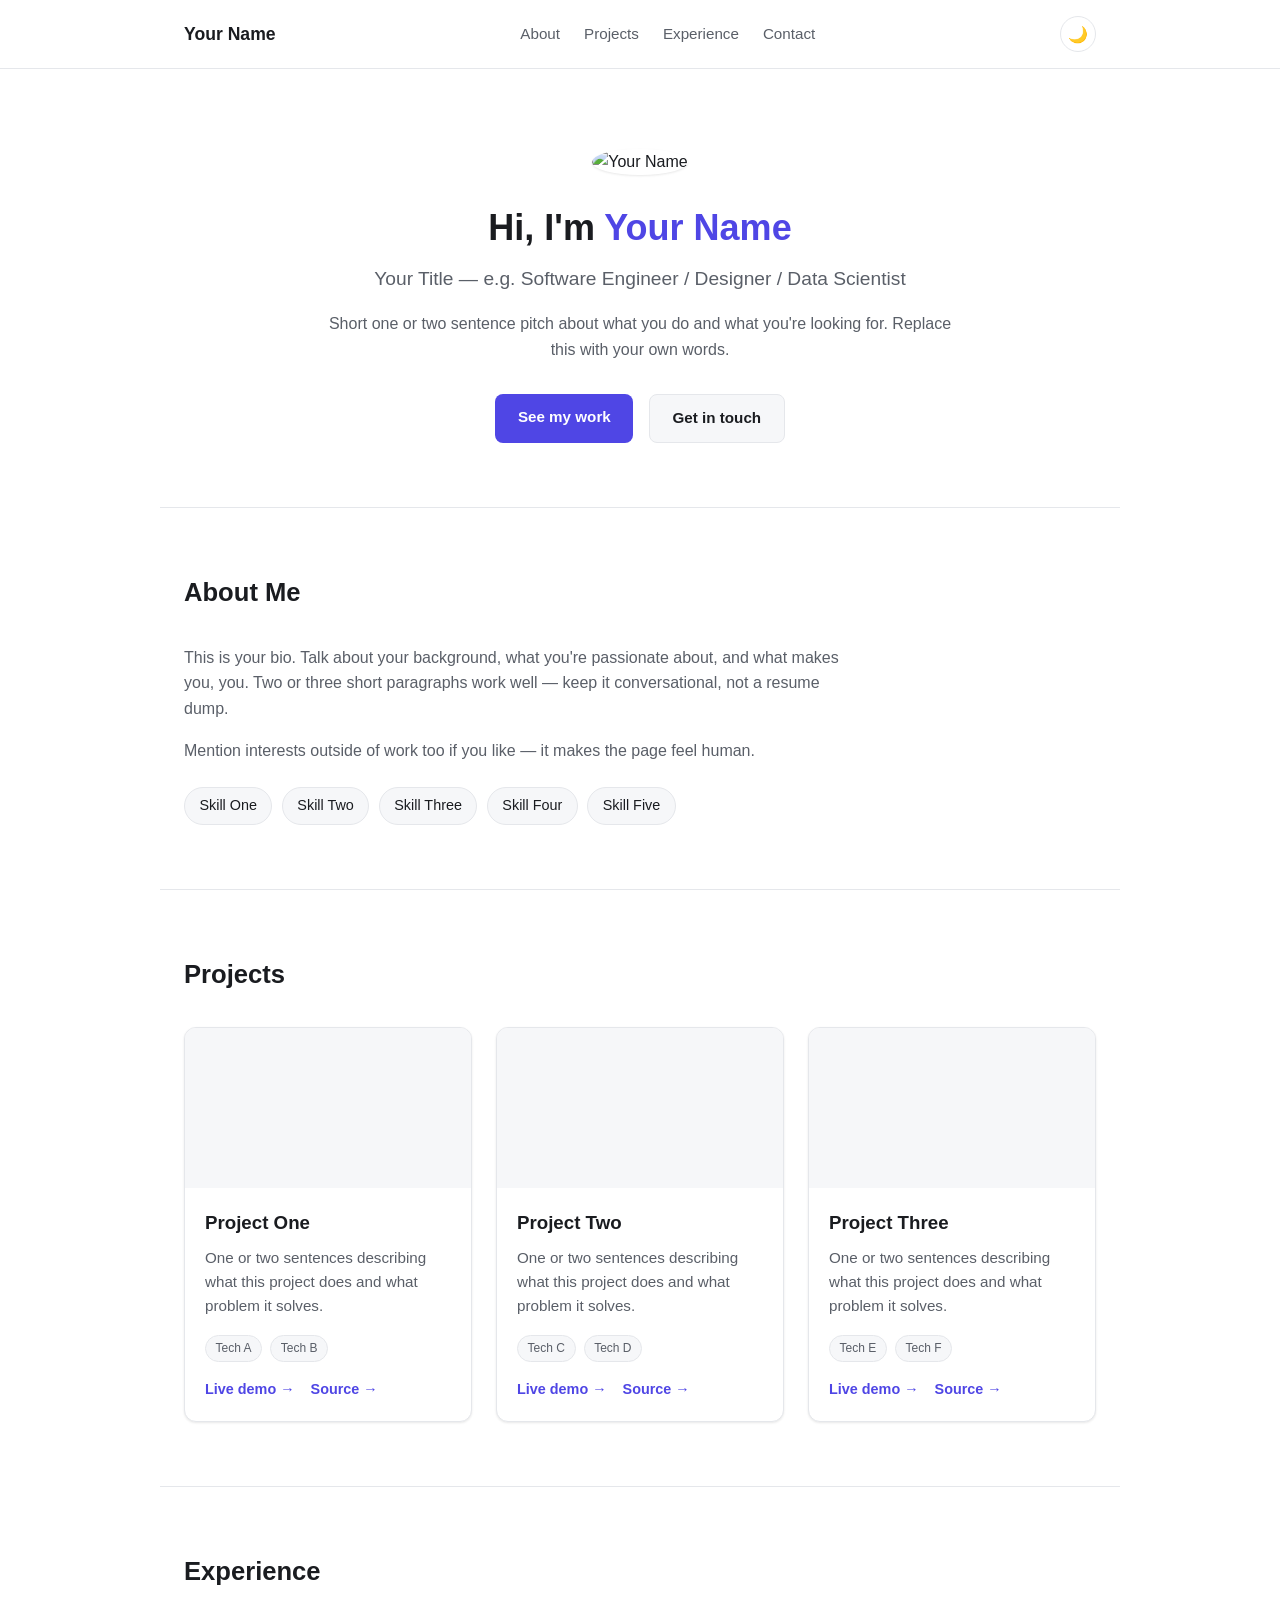
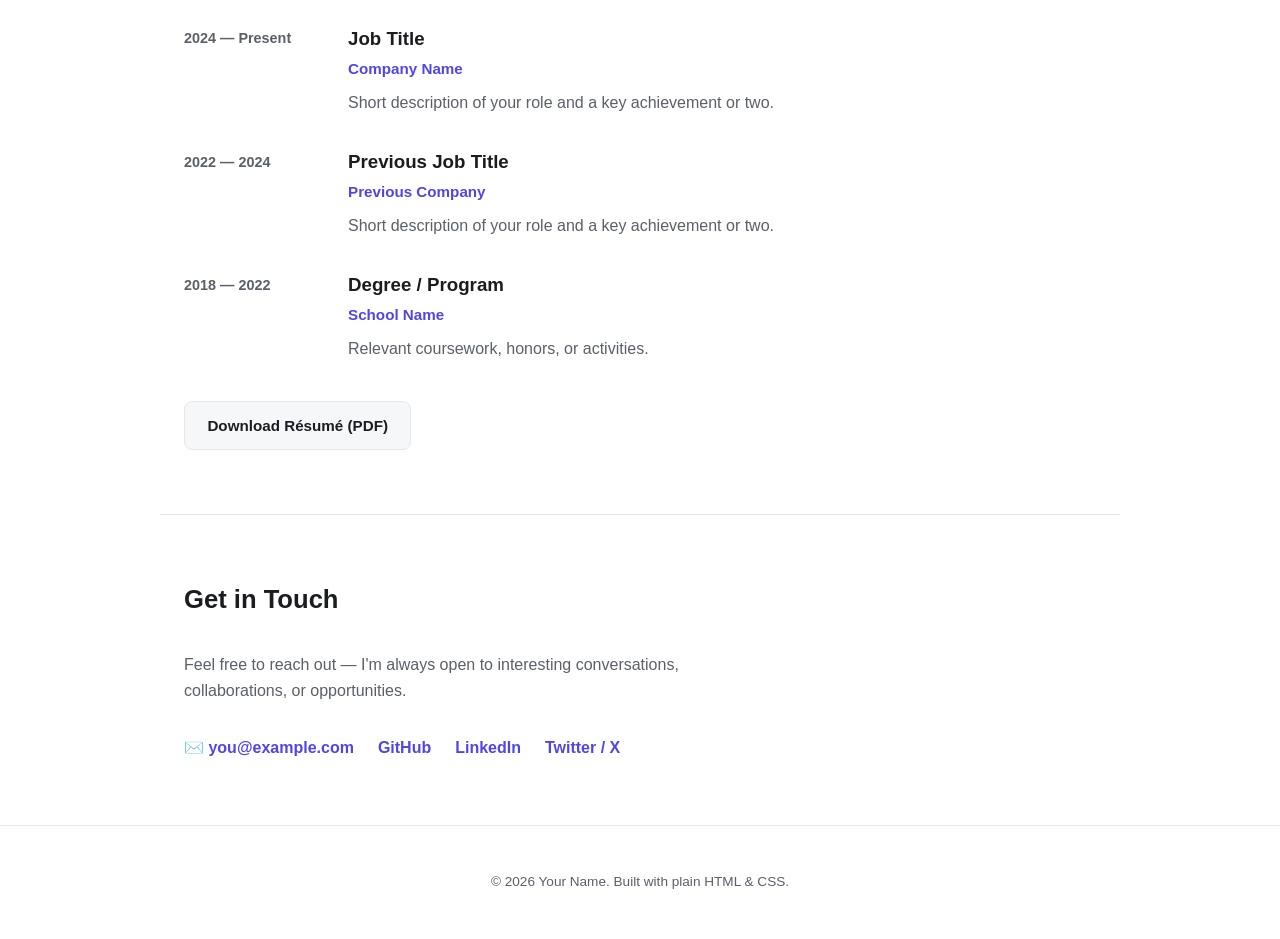
==== index.html @ 8276c6c7 "Initial portfolio site scaffold Co-Authored-By: Claude Sonnet 5 <noreply@anthropic.com>" ====
<!DOCTYPE html>
<html lang="en">
<head>
  <meta charset="UTF-8">
  <meta name="viewport" content="width=device-width, initial-scale=1.0">
  <title>Your Name — Portfolio</title>
  <meta name="description" content="Portfolio of Your Name — Your Title">
  <link rel="stylesheet" href="styles.css">
  <link rel="icon" href="data:,">
</head>
<body>

  <header class="nav">
    <div class="nav-inner">
      <a href="#home" class="logo">Your Name</a>
      <nav>
        <ul class="nav-links">
          <li><a href="#about">About</a></li>
          <li><a href="#projects">Projects</a></li>
          <li><a href="#experience">Experience</a></li>
          <li><a href="#contact">Contact</a></li>
        </ul>
      </nav>
      <button class="theme-toggle" id="themeToggle" aria-label="Toggle dark mode">🌙</button>
    </div>
  </header>

  <main>
    <section id="home" class="hero">
      <div class="hero-inner">
        <img class="avatar" src="https://placehold.co/160x160?text=Photo" alt="Your Name">
        <h1>Hi, I'm <span class="accent">Your Name</span></h1>
        <p class="subtitle">Your Title — e.g. Software Engineer / Designer / Data Scientist</p>
        <p class="hero-text">
          Short one or two sentence pitch about what you do and what you're
          looking for. Replace this with your own words.
        </p>
        <div class="hero-actions">
          <a href="#projects" class="btn btn-primary">See my work</a>
          <a href="#contact" class="btn btn-secondary">Get in touch</a>
        </div>
      </div>
    </section>

    <section id="about" class="section">
      <h2 class="section-title">About Me</h2>
      <div class="about-content">
        <p>
          This is your bio. Talk about your background, what you're
          passionate about, and what makes you, you. Two or three short
          paragraphs work well — keep it conversational, not a resume dump.
        </p>
        <p>
          Mention interests outside of work too if you like — it makes the
          page feel human.
        </p>
        <ul class="skills">
          <li>Skill One</li>
          <li>Skill Two</li>
          <li>Skill Three</li>
          <li>Skill Four</li>
          <li>Skill Five</li>
        </ul>
      </div>
    </section>

    <section id="projects" class="section">
      <h2 class="section-title">Projects</h2>
      <div class="project-grid">
        <article class="card">
          <div class="card-image" style="background-image:url('https://placehold.co/400x220?text=Project+One')"></div>
          <div class="card-body">
            <h3>Project One</h3>
            <p>One or two sentences describing what this project does and what problem it solves.</p>
            <div class="tags"><span>Tech A</span><span>Tech B</span></div>
            <div class="card-links">
              <a href="#">Live demo →</a>
              <a href="#">Source →</a>
            </div>
          </div>
        </article>

        <article class="card">
          <div class="card-image" style="background-image:url('https://placehold.co/400x220?text=Project+Two')"></div>
          <div class="card-body">
            <h3>Project Two</h3>
            <p>One or two sentences describing what this project does and what problem it solves.</p>
            <div class="tags"><span>Tech C</span><span>Tech D</span></div>
            <div class="card-links">
              <a href="#">Live demo →</a>
              <a href="#">Source →</a>
            </div>
          </div>
        </article>

        <article class="card">
          <div class="card-image" style="background-image:url('https://placehold.co/400x220?text=Project+Three')"></div>
          <div class="card-body">
            <h3>Project Three</h3>
            <p>One or two sentences describing what this project does and what problem it solves.</p>
            <div class="tags"><span>Tech E</span><span>Tech F</span></div>
            <div class="card-links">
              <a href="#">Live demo →</a>
              <a href="#">Source →</a>
            </div>
          </div>
        </article>
      </div>
    </section>

    <section id="experience" class="section">
      <h2 class="section-title">Experience</h2>
      <div class="timeline">
        <div class="timeline-item">
          <div class="timeline-date">2024 — Present</div>
          <div class="timeline-content">
            <h3>Job Title</h3>
            <p class="timeline-org">Company Name</p>
            <p>Short description of your role and a key achievement or two.</p>
          </div>
        </div>
        <div class="timeline-item">
          <div class="timeline-date">2022 — 2024</div>
          <div class="timeline-content">
            <h3>Previous Job Title</h3>
            <p class="timeline-org">Previous Company</p>
            <p>Short description of your role and a key achievement or two.</p>
          </div>
        </div>
        <div class="timeline-item">
          <div class="timeline-date">2018 — 2022</div>
          <div class="timeline-content">
            <h3>Degree / Program</h3>
            <p class="timeline-org">School Name</p>
            <p>Relevant coursework, honors, or activities.</p>
          </div>
        </div>
      </div>
      <div class="resume-link">
        <a href="resume.pdf" class="btn btn-secondary" download>Download Résumé (PDF)</a>
      </div>
    </section>

    <section id="contact" class="section">
      <h2 class="section-title">Get in Touch</h2>
      <p class="contact-text">
        Feel free to reach out — I'm always open to interesting conversations,
        collaborations, or opportunities.
      </p>
      <div class="contact-links">
        <a href="mailto:you@example.com">✉️ you@example.com</a>
        <a href="https://github.com/yourusername" target="_blank" rel="noopener">GitHub</a>
        <a href="https://linkedin.com/in/yourusername" target="_blank" rel="noopener">LinkedIn</a>
        <a href="https://twitter.com/yourusername" target="_blank" rel="noopener">Twitter / X</a>
      </div>
    </section>
  </main>

  <footer class="footer">
    <p>&copy; <span id="year"></span> Your Name. Built with plain HTML &amp; CSS.</p>
  </footer>

  <script src="script.js"></script>
</body>
</html>
---- styles.css ----
:root {
  --bg: #ffffff;
  --bg-alt: #f6f7f9;
  --text: #1a1c20;
  --text-muted: #5a5f68;
  --accent: #4f46e5;
  --accent-hover: #4338ca;
  --border: #e5e7eb;
  --card-bg: #ffffff;
  --shadow: 0 1px 3px rgba(0,0,0,0.06), 0 1px 2px rgba(0,0,0,0.04);
}

[data-theme="dark"] {
  --bg: #101114;
  --bg-alt: #17181c;
  --text: #f1f2f4;
  --text-muted: #a0a4ad;
  --accent: #818cf8;
  --accent-hover: #a5b4fc;
  --border: #2a2c31;
  --card-bg: #17181c;
  --shadow: 0 1px 3px rgba(0,0,0,0.3), 0 1px 2px rgba(0,0,0,0.24);
}

* { box-sizing: border-box; }

html { scroll-behavior: smooth; }

body {
  margin: 0;
  font-family: -apple-system, BlinkMacSystemFont, "Segoe UI", Roboto, Helvetica, Arial, sans-serif;
  background: var(--bg);
  color: var(--text);
  line-height: 1.6;
  transition: background 0.2s ease, color 0.2s ease;
}

a { color: var(--accent); text-decoration: none; }
a:hover { color: var(--accent-hover); }

.accent { color: var(--accent); }

/* Nav */
.nav {
  position: sticky;
  top: 0;
  z-index: 10;
  background: var(--bg);
  border-bottom: 1px solid var(--border);
}

.nav-inner {
  max-width: 960px;
  margin: 0 auto;
  padding: 1rem 1.5rem;
  display: flex;
  align-items: center;
  justify-content: space-between;
}

.logo {
  font-weight: 700;
  font-size: 1.1rem;
  color: var(--text);
}

.nav-links {
  list-style: none;
  display: flex;
  gap: 1.5rem;
  margin: 0;
  padding: 0;
}

.nav-links a {
  color: var(--text-muted);
  font-weight: 500;
  font-size: 0.95rem;
}

.nav-links a:hover { color: var(--text); }

.theme-toggle {
  background: none;
  border: 1px solid var(--border);
  border-radius: 999px;
  width: 2.25rem;
  height: 2.25rem;
  cursor: pointer;
  font-size: 1rem;
  display: flex;
  align-items: center;
  justify-content: center;
}

/* Hero */
.hero {
  padding: 5rem 1.5rem 4rem;
  text-align: center;
}

.hero-inner { max-width: 640px; margin: 0 auto; }

.avatar {
  width: 120px;
  height: 120px;
  border-radius: 50%;
  object-fit: cover;
  margin-bottom: 1.5rem;
  box-shadow: var(--shadow);
}

.hero h1 { font-size: 2.25rem; margin: 0 0 0.5rem; }

.subtitle {
  font-size: 1.2rem;
  color: var(--text-muted);
  margin: 0 0 1rem;
}

.hero-text {
  color: var(--text-muted);
  margin: 0 0 2rem;
}

.hero-actions {
  display: flex;
  gap: 1rem;
  justify-content: center;
  flex-wrap: wrap;
}

.btn {
  display: inline-block;
  padding: 0.7rem 1.4rem;
  border-radius: 8px;
  font-weight: 600;
  font-size: 0.95rem;
}

.btn-primary {
  background: var(--accent);
  color: #fff;
}

.btn-primary:hover { background: var(--accent-hover); color: #fff; }

.btn-secondary {
  background: var(--bg-alt);
  color: var(--text);
  border: 1px solid var(--border);
}

.btn-secondary:hover { border-color: var(--accent); color: var(--text); }

/* Sections */
.section {
  max-width: 960px;
  margin: 0 auto;
  padding: 4rem 1.5rem;
  border-top: 1px solid var(--border);
}

.section-title {
  font-size: 1.6rem;
  margin: 0 0 2rem;
}

.about-content p { color: var(--text-muted); max-width: 680px; }

.skills {
  list-style: none;
  display: flex;
  flex-wrap: wrap;
  gap: 0.6rem;
  padding: 0;
  margin: 1.5rem 0 0;
}

.skills li {
  background: var(--bg-alt);
  border: 1px solid var(--border);
  padding: 0.4rem 0.9rem;
  border-radius: 999px;
  font-size: 0.9rem;
}

/* Projects */
.project-grid {
  display: grid;
  grid-template-columns: repeat(auto-fit, minmax(260px, 1fr));
  gap: 1.5rem;
}

.card {
  background: var(--card-bg);
  border: 1px solid var(--border);
  border-radius: 12px;
  overflow: hidden;
  box-shadow: var(--shadow);
  display: flex;
  flex-direction: column;
}

.card-image {
  height: 160px;
  background-size: cover;
  background-position: center;
  background-color: var(--bg-alt);
}

.card-body { padding: 1.25rem; }

.card-body h3 { margin: 0 0 0.5rem; }

.card-body p {
  color: var(--text-muted);
  font-size: 0.95rem;
  margin: 0 0 1rem;
}

.tags {
  display: flex;
  gap: 0.5rem;
  flex-wrap: wrap;
  margin-bottom: 1rem;
}

.tags span {
  font-size: 0.75rem;
  background: var(--bg-alt);
  border: 1px solid var(--border);
  padding: 0.2rem 0.6rem;
  border-radius: 999px;
  color: var(--text-muted);
}

.card-links {
  display: flex;
  gap: 1rem;
  font-size: 0.9rem;
  font-weight: 600;
}

/* Timeline */
.timeline {
  display: flex;
  flex-direction: column;
  gap: 2rem;
}

.timeline-item {
  display: grid;
  grid-template-columns: 140px 1fr;
  gap: 1.5rem;
}

.timeline-date {
  color: var(--text-muted);
  font-size: 0.9rem;
  font-weight: 600;
  padding-top: 0.2rem;
}

.timeline-content h3 { margin: 0 0 0.2rem; }

.timeline-org {
  color: var(--accent);
  font-weight: 600;
  margin: 0 0 0.5rem;
  font-size: 0.95rem;
}

.timeline-content p:not(.timeline-org) { color: var(--text-muted); margin: 0; }

.resume-link { margin-top: 2.5rem; }

@media (max-width: 560px) {
  .timeline-item { grid-template-columns: 1fr; gap: 0.3rem; }
}

/* Contact */
.contact-text {
  color: var(--text-muted);
  max-width: 560px;
  margin: 0 0 2rem;
}

.contact-links {
  display: flex;
  gap: 1.5rem;
  flex-wrap: wrap;
  font-weight: 600;
}

/* Footer */
.footer {
  text-align: center;
  padding: 2rem 1.5rem;
  color: var(--text-muted);
  font-size: 0.85rem;
  border-top: 1px solid var(--border);
}

@media (max-width: 640px) {
  .nav-links { gap: 1rem; }
  .hero { padding: 3.5rem 1.25rem 3rem; }
  .hero h1 { font-size: 1.8rem; }
}
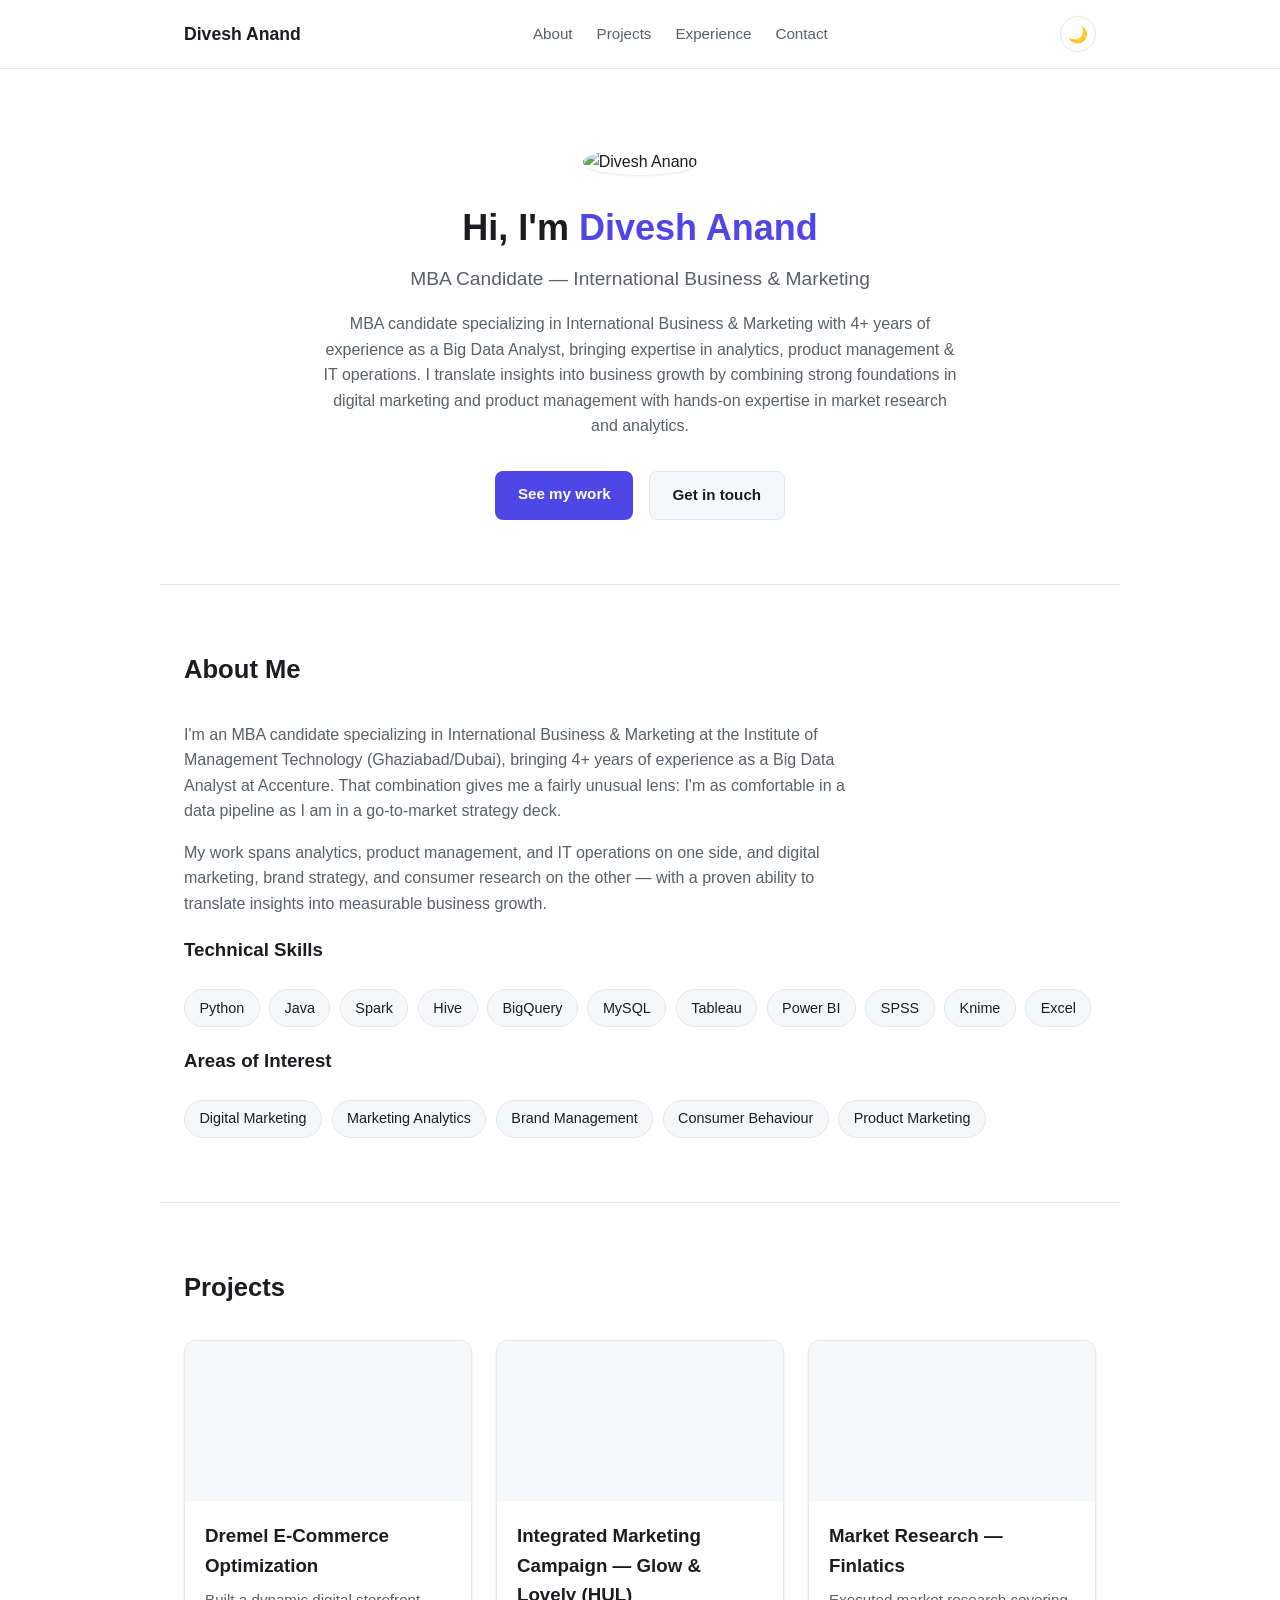
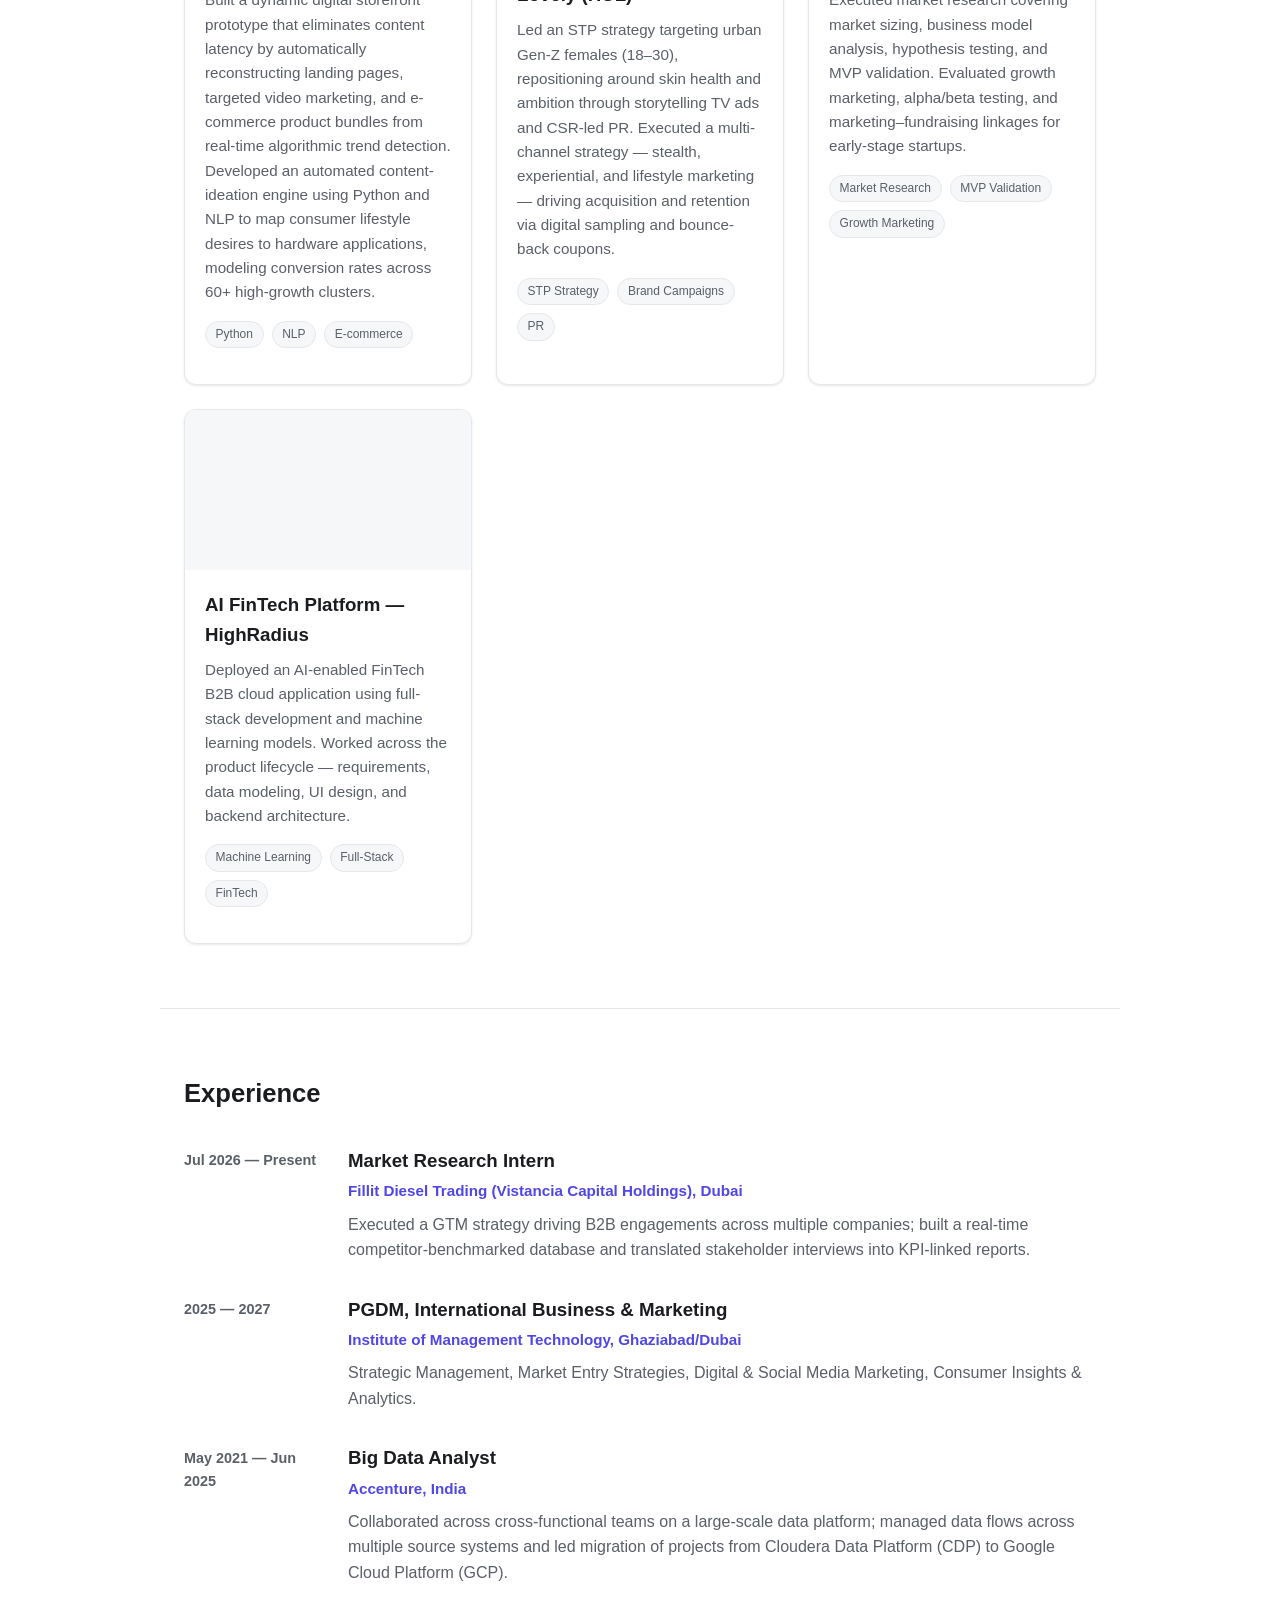
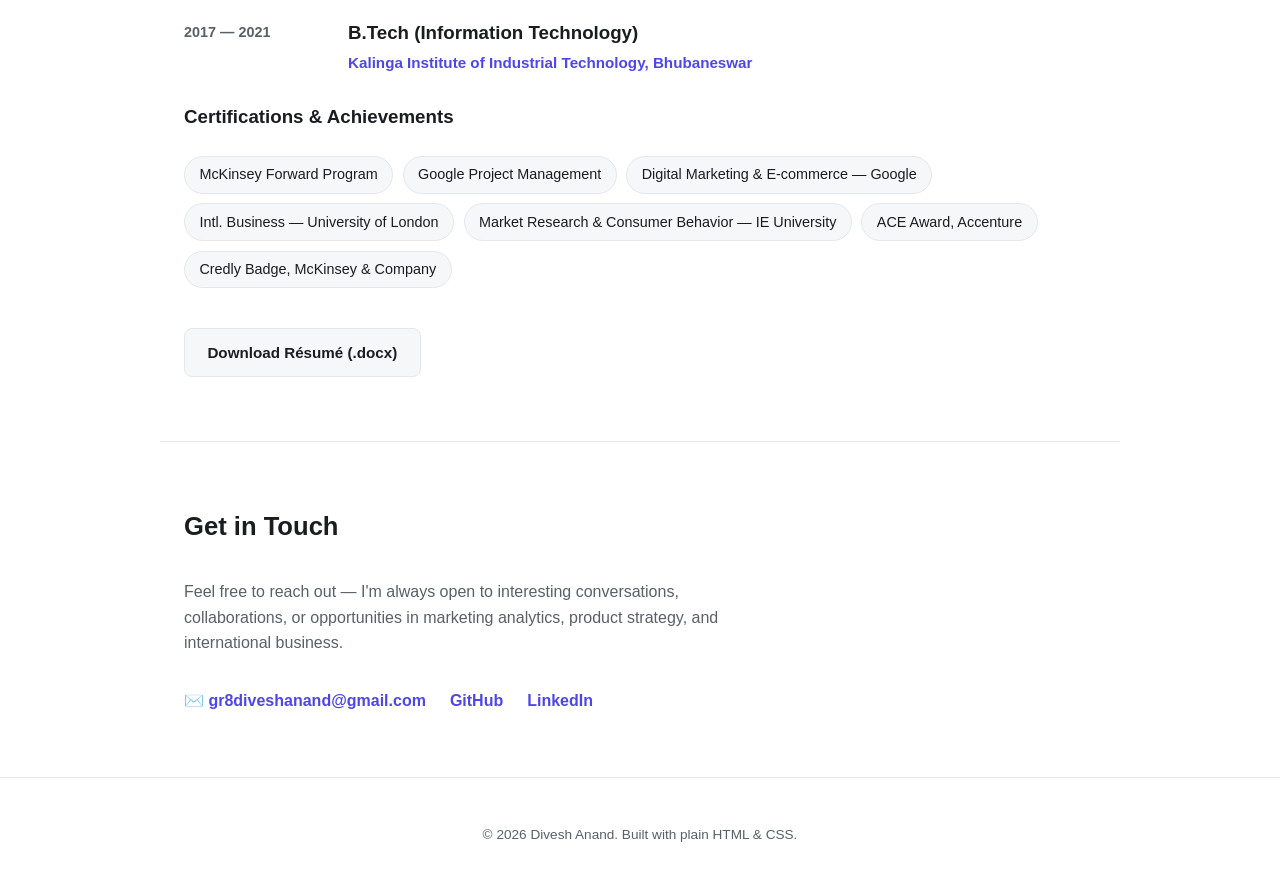
==== commit 5120575b: "Add real content from resume: bio, projects, experience, contact Co-Authored-By: Claude Sonnet 5 <no" ====
--- a/index.html
+++ b/index.html
@@ -3,8 +3,8 @@
 <head>
   <meta charset="UTF-8">
   <meta name="viewport" content="width=device-width, initial-scale=1.0">
-  <title>Your Name — Portfolio</title>
-  <meta name="description" content="Portfolio of Your Name — Your Title">
+  <title>Divesh Anand — Portfolio</title>
+  <meta name="description" content="Portfolio of Divesh Anand — MBA Candidate, International Business & Marketing | Ex-Big Data Analyst, Accenture">
   <link rel="stylesheet" href="styles.css">
   <link rel="icon" href="data:,">
 </head>
@@ -12,7 +12,7 @@
 
   <header class="nav">
     <div class="nav-inner">
-      <a href="#home" class="logo">Your Name</a>
+      <a href="#home" class="logo">Divesh Anand</a>
       <nav>
         <ul class="nav-links">
           <li><a href="#about">About</a></li>
@@ -28,12 +28,15 @@
   <main>
     <section id="home" class="hero">
       <div class="hero-inner">
-        <img class="avatar" src="https://placehold.co/160x160?text=Photo" alt="Your Name">
-        <h1>Hi, I'm <span class="accent">Your Name</span></h1>
-        <p class="subtitle">Your Title — e.g. Software Engineer / Designer / Data Scientist</p>
+        <img class="avatar" src="https://placehold.co/160x160?text=DA" alt="Divesh Anand">
+        <h1>Hi, I'm <span class="accent">Divesh Anand</span></h1>
+        <p class="subtitle">MBA Candidate — International Business &amp; Marketing</p>
         <p class="hero-text">
-          Short one or two sentence pitch about what you do and what you're
-          looking for. Replace this with your own words.
+          MBA candidate specializing in International Business &amp; Marketing with 4+ years
+          of experience as a Big Data Analyst, bringing expertise in analytics, product
+          management &amp; IT operations. I translate insights into business growth by
+          combining strong foundations in digital marketing and product management with
+          hands-on expertise in market research and analytics.
         </p>
         <div class="hero-actions">
           <a href="#projects" class="btn btn-primary">See my work</a>
@@ -46,20 +49,38 @@
       <h2 class="section-title">About Me</h2>
       <div class="about-content">
         <p>
-          This is your bio. Talk about your background, what you're
-          passionate about, and what makes you, you. Two or three short
-          paragraphs work well — keep it conversational, not a resume dump.
+          I'm an MBA candidate specializing in International Business &amp; Marketing at the
+          Institute of Management Technology (Ghaziabad/Dubai), bringing 4+ years of
+          experience as a Big Data Analyst at Accenture. That combination gives me a
+          fairly unusual lens: I'm as comfortable in a data pipeline as I am in a
+          go-to-market strategy deck.
         </p>
         <p>
-          Mention interests outside of work too if you like — it makes the
-          page feel human.
+          My work spans analytics, product management, and IT operations on one side, and
+          digital marketing, brand strategy, and consumer research on the other — with a
+          proven ability to translate insights into measurable business growth.
         </p>
+        <h3>Technical Skills</h3>
         <ul class="skills">
-          <li>Skill One</li>
-          <li>Skill Two</li>
-          <li>Skill Three</li>
-          <li>Skill Four</li>
-          <li>Skill Five</li>
+          <li>Python</li>
+          <li>Java</li>
+          <li>Spark</li>
+          <li>Hive</li>
+          <li>BigQuery</li>
+          <li>MySQL</li>
+          <li>Tableau</li>
+          <li>Power BI</li>
+          <li>SPSS</li>
+          <li>Knime</li>
+          <li>Excel</li>
+        </ul>
+        <h3>Areas of Interest</h3>
+        <ul class="skills">
+          <li>Digital Marketing</li>
+          <li>Marketing Analytics</li>
+          <li>Brand Management</li>
+          <li>Consumer Behaviour</li>
+          <li>Product Marketing</li>
         </ul>
       </div>
     </section>
@@ -68,41 +89,53 @@
       <h2 class="section-title">Projects</h2>
       <div class="project-grid">
         <article class="card">
-          <div class="card-image" style="background-image:url('https://placehold.co/400x220?text=Project+One')"></div>
-          <div class="card-body">
-            <h3>Project One</h3>
-            <p>One or two sentences describing what this project does and what problem it solves.</p>
-            <div class="tags"><span>Tech A</span><span>Tech B</span></div>
-            <div class="card-links">
-              <a href="#">Live demo →</a>
-              <a href="#">Source →</a>
-            </div>
-          </div>
-        </article>
-
-        <article class="card">
-          <div class="card-image" style="background-image:url('https://placehold.co/400x220?text=Project+Two')"></div>
-          <div class="card-body">
-            <h3>Project Two</h3>
-            <p>One or two sentences describing what this project does and what problem it solves.</p>
-            <div class="tags"><span>Tech C</span><span>Tech D</span></div>
-            <div class="card-links">
-              <a href="#">Live demo →</a>
-              <a href="#">Source →</a>
-            </div>
-          </div>
-        </article>
-
-        <article class="card">
-          <div class="card-image" style="background-image:url('https://placehold.co/400x220?text=Project+Three')"></div>
-          <div class="card-body">
-            <h3>Project Three</h3>
-            <p>One or two sentences describing what this project does and what problem it solves.</p>
-            <div class="tags"><span>Tech E</span><span>Tech F</span></div>
-            <div class="card-links">
-              <a href="#">Live demo →</a>
-              <a href="#">Source →</a>
-            </div>
+          <div class="card-image" style="background-image:url('https://placehold.co/400x220?text=Dremel')"></div>
+          <div class="card-body">
+            <h3>Dremel E-Commerce Optimization</h3>
+            <p>Built a dynamic digital storefront prototype that eliminates content latency by
+              automatically reconstructing landing pages, targeted video marketing, and
+              e-commerce product bundles from real-time algorithmic trend detection.
+              Developed an automated content-ideation engine using Python and NLP to map
+              consumer lifestyle desires to hardware applications, modeling conversion
+              rates across 60+ high-growth clusters.</p>
+            <div class="tags"><span>Python</span><span>NLP</span><span>E-commerce</span></div>
+          </div>
+        </article>
+
+        <article class="card">
+          <div class="card-image" style="background-image:url('https://placehold.co/400x220?text=Glow+%26+Lovely')"></div>
+          <div class="card-body">
+            <h3>Integrated Marketing Campaign — Glow &amp; Lovely (HUL)</h3>
+            <p>Led an STP strategy targeting urban Gen-Z females (18–30), repositioning
+              around skin health and ambition through storytelling TV ads and CSR-led PR.
+              Executed a multi-channel strategy — stealth, experiential, and lifestyle
+              marketing — driving acquisition and retention via digital sampling and
+              bounce-back coupons.</p>
+            <div class="tags"><span>STP Strategy</span><span>Brand Campaigns</span><span>PR</span></div>
+          </div>
+        </article>
+
+        <article class="card">
+          <div class="card-image" style="background-image:url('https://placehold.co/400x220?text=Finlatics')"></div>
+          <div class="card-body">
+            <h3>Market Research — Finlatics</h3>
+            <p>Executed market research covering market sizing, business model analysis,
+              hypothesis testing, and MVP validation. Evaluated growth marketing,
+              alpha/beta testing, and marketing–fundraising linkages for early-stage
+              startups.</p>
+            <div class="tags"><span>Market Research</span><span>MVP Validation</span><span>Growth Marketing</span></div>
+          </div>
+        </article>
+
+        <article class="card">
+          <div class="card-image" style="background-image:url('https://placehold.co/400x220?text=HighRadius')"></div>
+          <div class="card-body">
+            <h3>AI FinTech Platform — HighRadius</h3>
+            <p>Deployed an AI-enabled FinTech B2B cloud application using full-stack
+              development and machine learning models. Worked across the product
+              lifecycle — requirements, data modeling, UI design, and backend
+              architecture.</p>
+            <div class="tags"><span>Machine Learning</span><span>Full-Stack</span><span>FinTech</span></div>
           </div>
         </article>
       </div>
@@ -112,32 +145,56 @@
       <h2 class="section-title">Experience</h2>
       <div class="timeline">
         <div class="timeline-item">
-          <div class="timeline-date">2024 — Present</div>
-          <div class="timeline-content">
-            <h3>Job Title</h3>
-            <p class="timeline-org">Company Name</p>
-            <p>Short description of your role and a key achievement or two.</p>
-          </div>
-        </div>
-        <div class="timeline-item">
-          <div class="timeline-date">2022 — 2024</div>
-          <div class="timeline-content">
-            <h3>Previous Job Title</h3>
-            <p class="timeline-org">Previous Company</p>
-            <p>Short description of your role and a key achievement or two.</p>
-          </div>
-        </div>
-        <div class="timeline-item">
-          <div class="timeline-date">2018 — 2022</div>
-          <div class="timeline-content">
-            <h3>Degree / Program</h3>
-            <p class="timeline-org">School Name</p>
-            <p>Relevant coursework, honors, or activities.</p>
-          </div>
-        </div>
-      </div>
+          <div class="timeline-date">Jul 2026 — Present</div>
+          <div class="timeline-content">
+            <h3>Market Research Intern</h3>
+            <p class="timeline-org">Fillit Diesel Trading (Vistancia Capital Holdings), Dubai</p>
+            <p>Executed a GTM strategy driving B2B engagements across multiple companies;
+              built a real-time competitor-benchmarked database and translated
+              stakeholder interviews into KPI-linked reports.</p>
+          </div>
+        </div>
+        <div class="timeline-item">
+          <div class="timeline-date">2025 — 2027</div>
+          <div class="timeline-content">
+            <h3>PGDM, International Business &amp; Marketing</h3>
+            <p class="timeline-org">Institute of Management Technology, Ghaziabad/Dubai</p>
+            <p>Strategic Management, Market Entry Strategies, Digital &amp; Social Media
+              Marketing, Consumer Insights &amp; Analytics.</p>
+          </div>
+        </div>
+        <div class="timeline-item">
+          <div class="timeline-date">May 2021 — Jun 2025</div>
+          <div class="timeline-content">
+            <h3>Big Data Analyst</h3>
+            <p class="timeline-org">Accenture, India</p>
+            <p>Collaborated across cross-functional teams on a large-scale data platform;
+              managed data flows across multiple source systems and led migration of
+              projects from Cloudera Data Platform (CDP) to Google Cloud Platform (GCP).</p>
+          </div>
+        </div>
+        <div class="timeline-item">
+          <div class="timeline-date">2017 — 2021</div>
+          <div class="timeline-content">
+            <h3>B.Tech (Information Technology)</h3>
+            <p class="timeline-org">Kalinga Institute of Industrial Technology, Bhubaneswar</p>
+          </div>
+        </div>
+      </div>
+
+      <h3>Certifications &amp; Achievements</h3>
+      <ul class="skills">
+        <li>McKinsey Forward Program</li>
+        <li>Google Project Management</li>
+        <li>Digital Marketing &amp; E-commerce — Google</li>
+        <li>Intl. Business — University of London</li>
+        <li>Market Research &amp; Consumer Behavior — IE University</li>
+        <li>ACE Award, Accenture</li>
+        <li>Credly Badge, McKinsey &amp; Company</li>
+      </ul>
+
       <div class="resume-link">
-        <a href="resume.pdf" class="btn btn-secondary" download>Download Résumé (PDF)</a>
+        <a href="resume.docx" class="btn btn-secondary" download>Download Résumé (.docx)</a>
       </div>
     </section>
 
@@ -145,19 +202,19 @@
       <h2 class="section-title">Get in Touch</h2>
       <p class="contact-text">
         Feel free to reach out — I'm always open to interesting conversations,
-        collaborations, or opportunities.
+        collaborations, or opportunities in marketing analytics, product strategy, and
+        international business.
       </p>
       <div class="contact-links">
-        <a href="mailto:you@example.com">✉️ you@example.com</a>
-        <a href="https://github.com/yourusername" target="_blank" rel="noopener">GitHub</a>
-        <a href="https://linkedin.com/in/yourusername" target="_blank" rel="noopener">LinkedIn</a>
-        <a href="https://twitter.com/yourusername" target="_blank" rel="noopener">Twitter / X</a>
+        <a href="mailto:gr8diveshanand@gmail.com">✉️ gr8diveshanand@gmail.com</a>
+        <a href="https://github.com/Diveshism" target="_blank" rel="noopener">GitHub</a>
+        <a href="https://www.linkedin.com/in/divesh-anand-343136174/" target="_blank" rel="noopener">LinkedIn</a>
       </div>
     </section>
   </main>
 
   <footer class="footer">
-    <p>&copy; <span id="year"></span> Your Name. Built with plain HTML &amp; CSS.</p>
+    <p>&copy; <span id="year"></span> Divesh Anand. Built with plain HTML &amp; CSS.</p>
   </footer>
 
   <script src="script.js"></script>
--- a/styles.css
+++ b/styles.css
@@ -255,6 +255,10 @@
   gap: 1.5rem;
 }
 
+.timeline-content {
+  min-width: 0;
+}
+
 .timeline-date {
   color: var(--text-muted);
   font-size: 0.9rem;
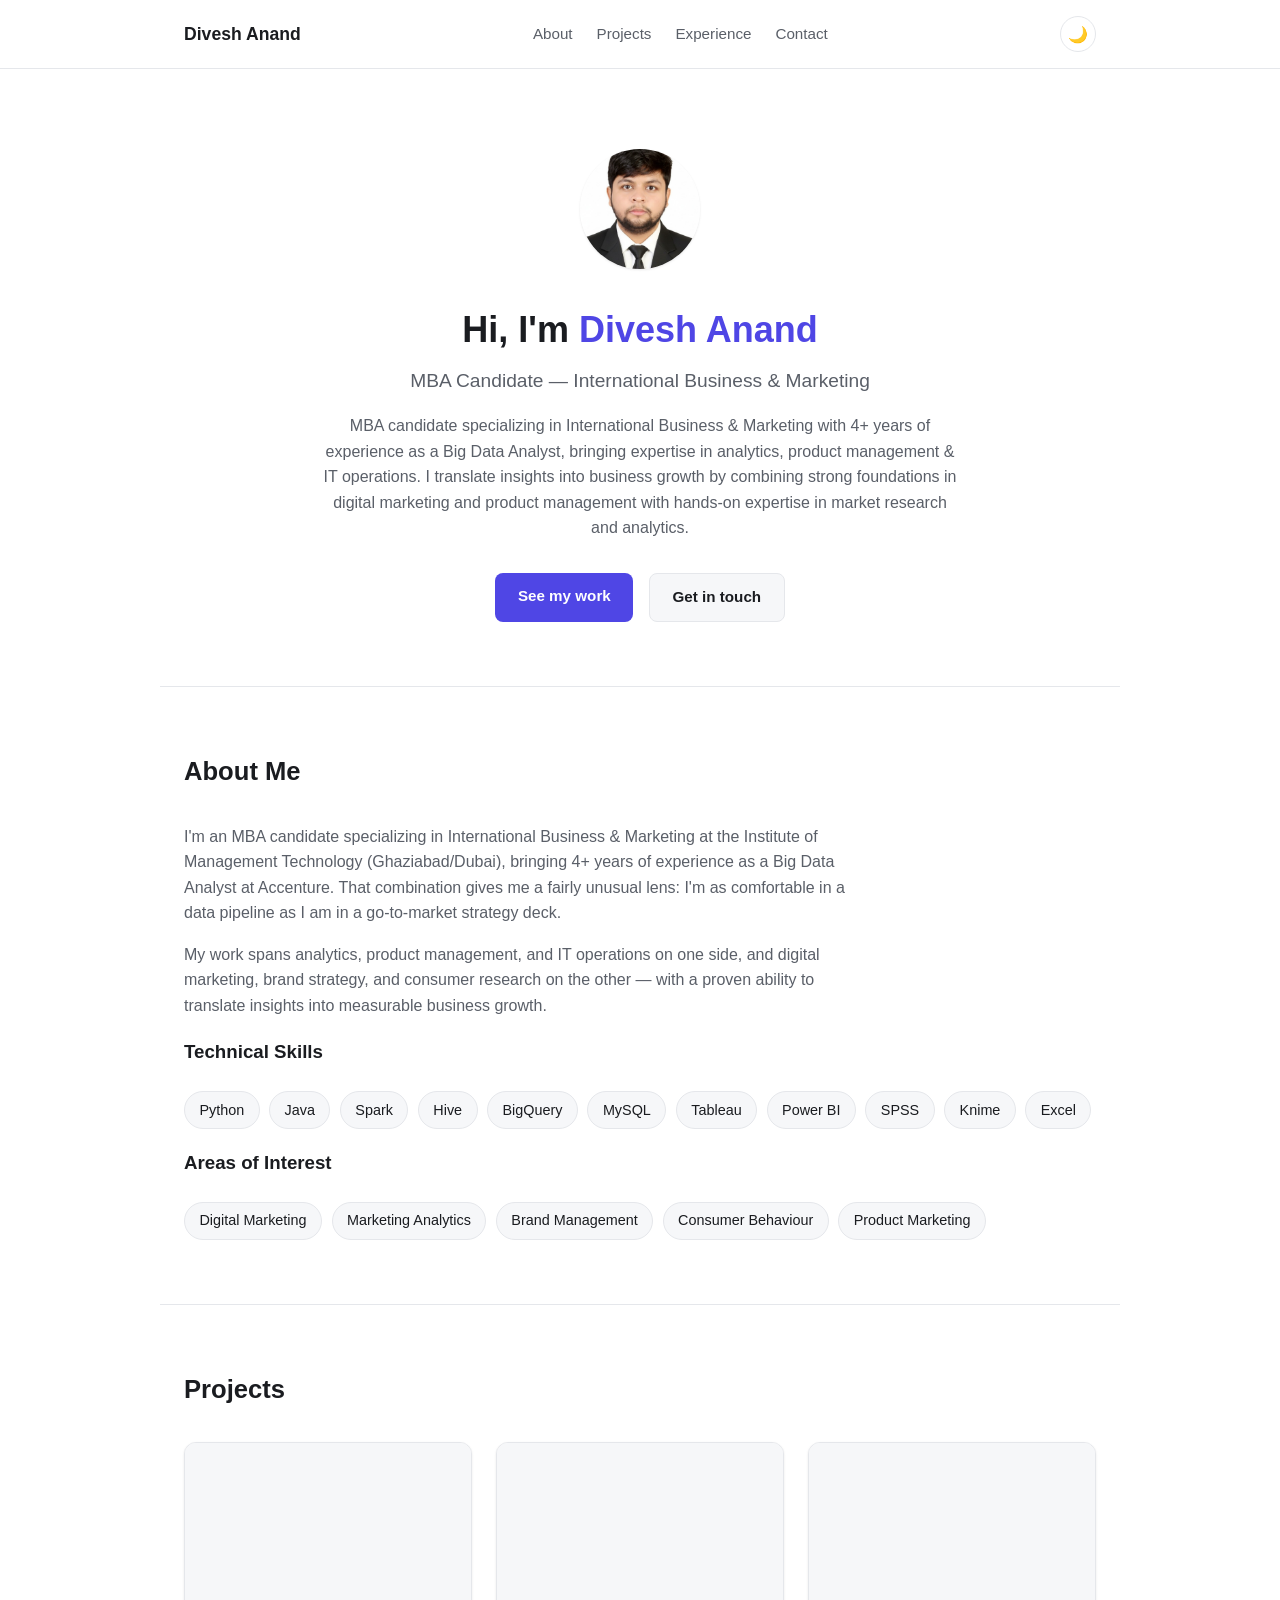
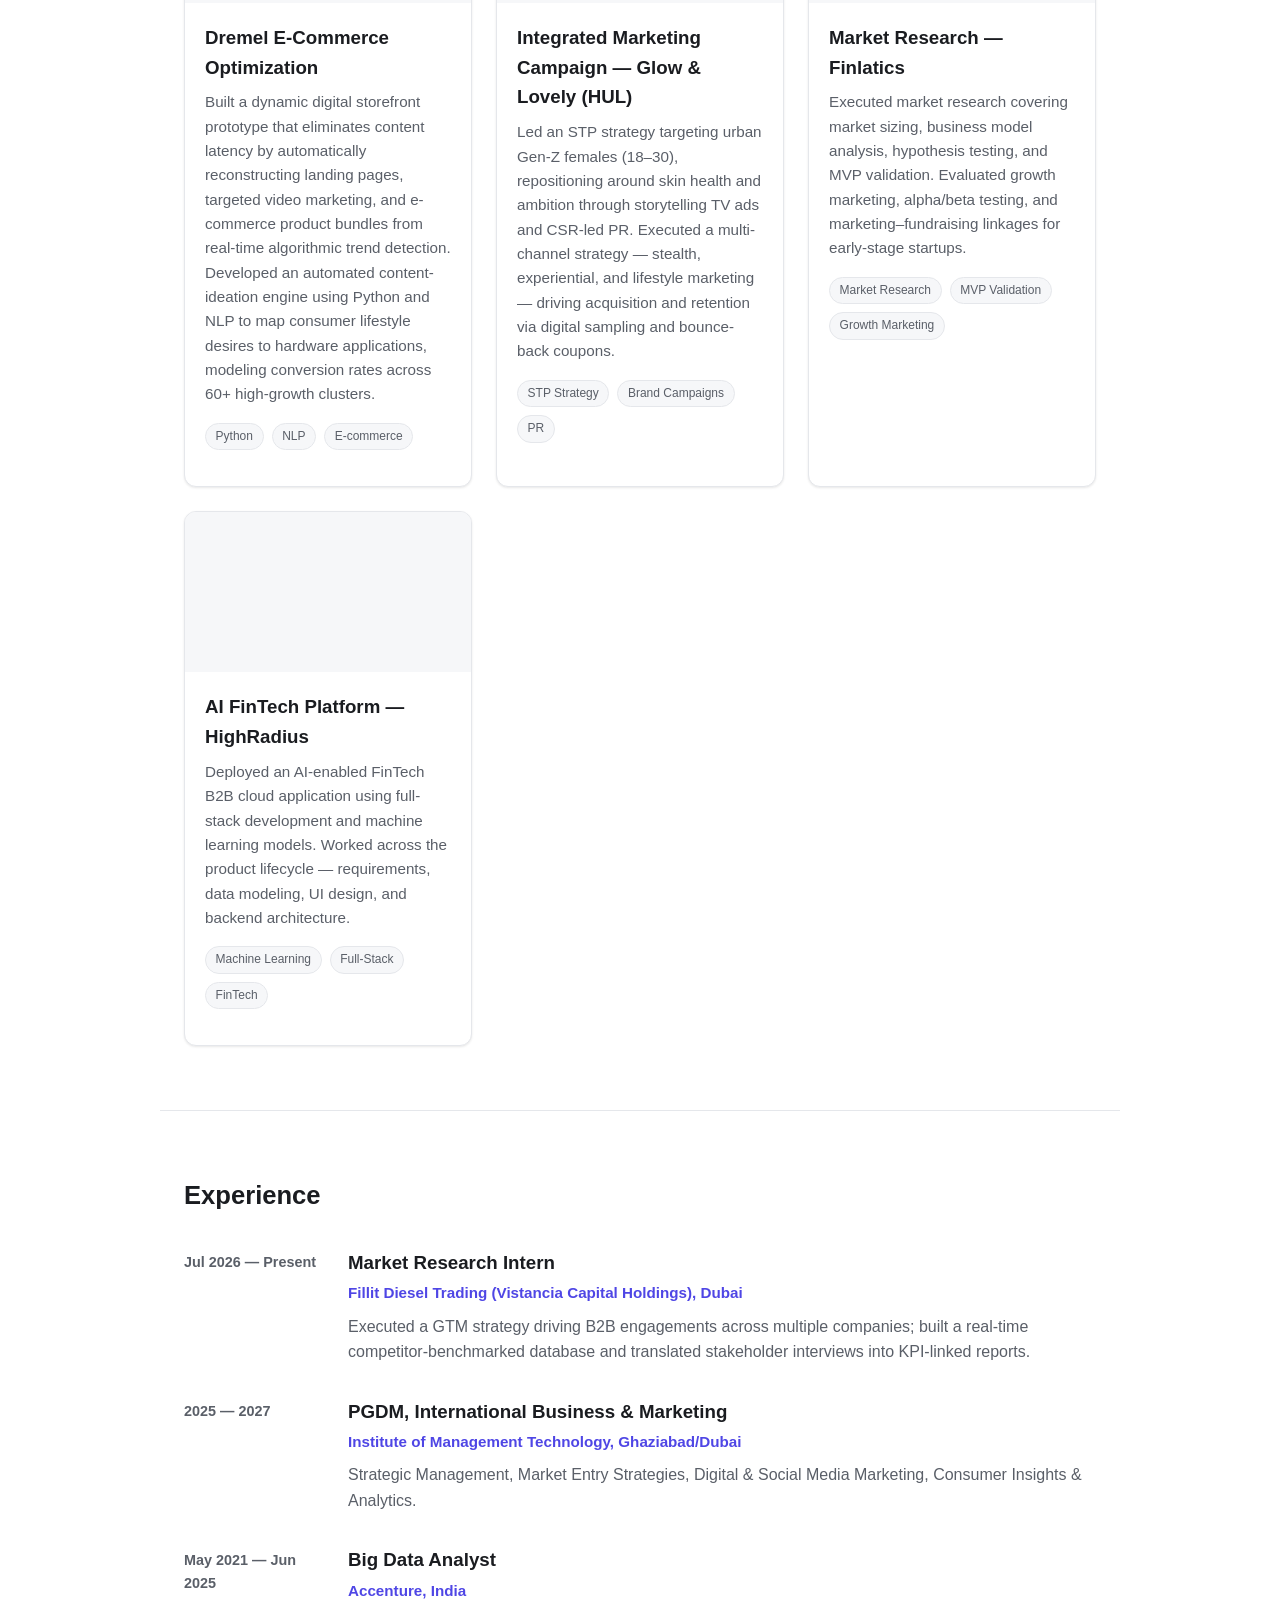
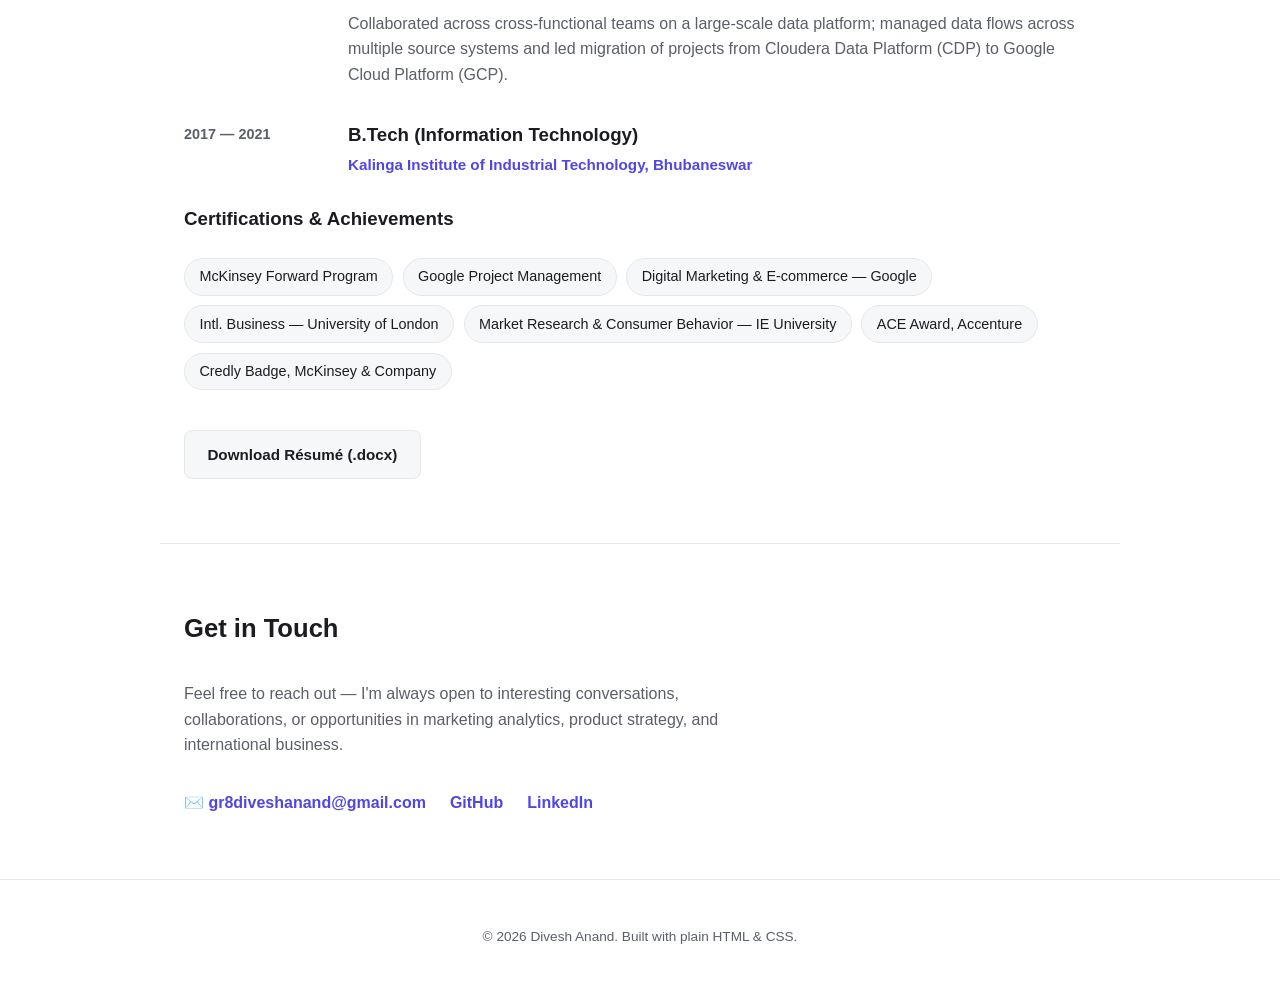
==== commit dfb82570: "Add real profile photo Co-Authored-By: Claude Sonnet 5 <noreply@anthropic.com>" ====
--- a/index.html
+++ b/index.html
@@ -28,7 +28,7 @@
   <main>
     <section id="home" class="hero">
       <div class="hero-inner">
-        <img class="avatar" src="https://placehold.co/160x160?text=DA" alt="Divesh Anand">
+        <img class="avatar" src="photo.jpg" alt="Divesh Anand">
         <h1>Hi, I'm <span class="accent">Divesh Anand</span></h1>
         <p class="subtitle">MBA Candidate — International Business &amp; Marketing</p>
         <p class="hero-text">
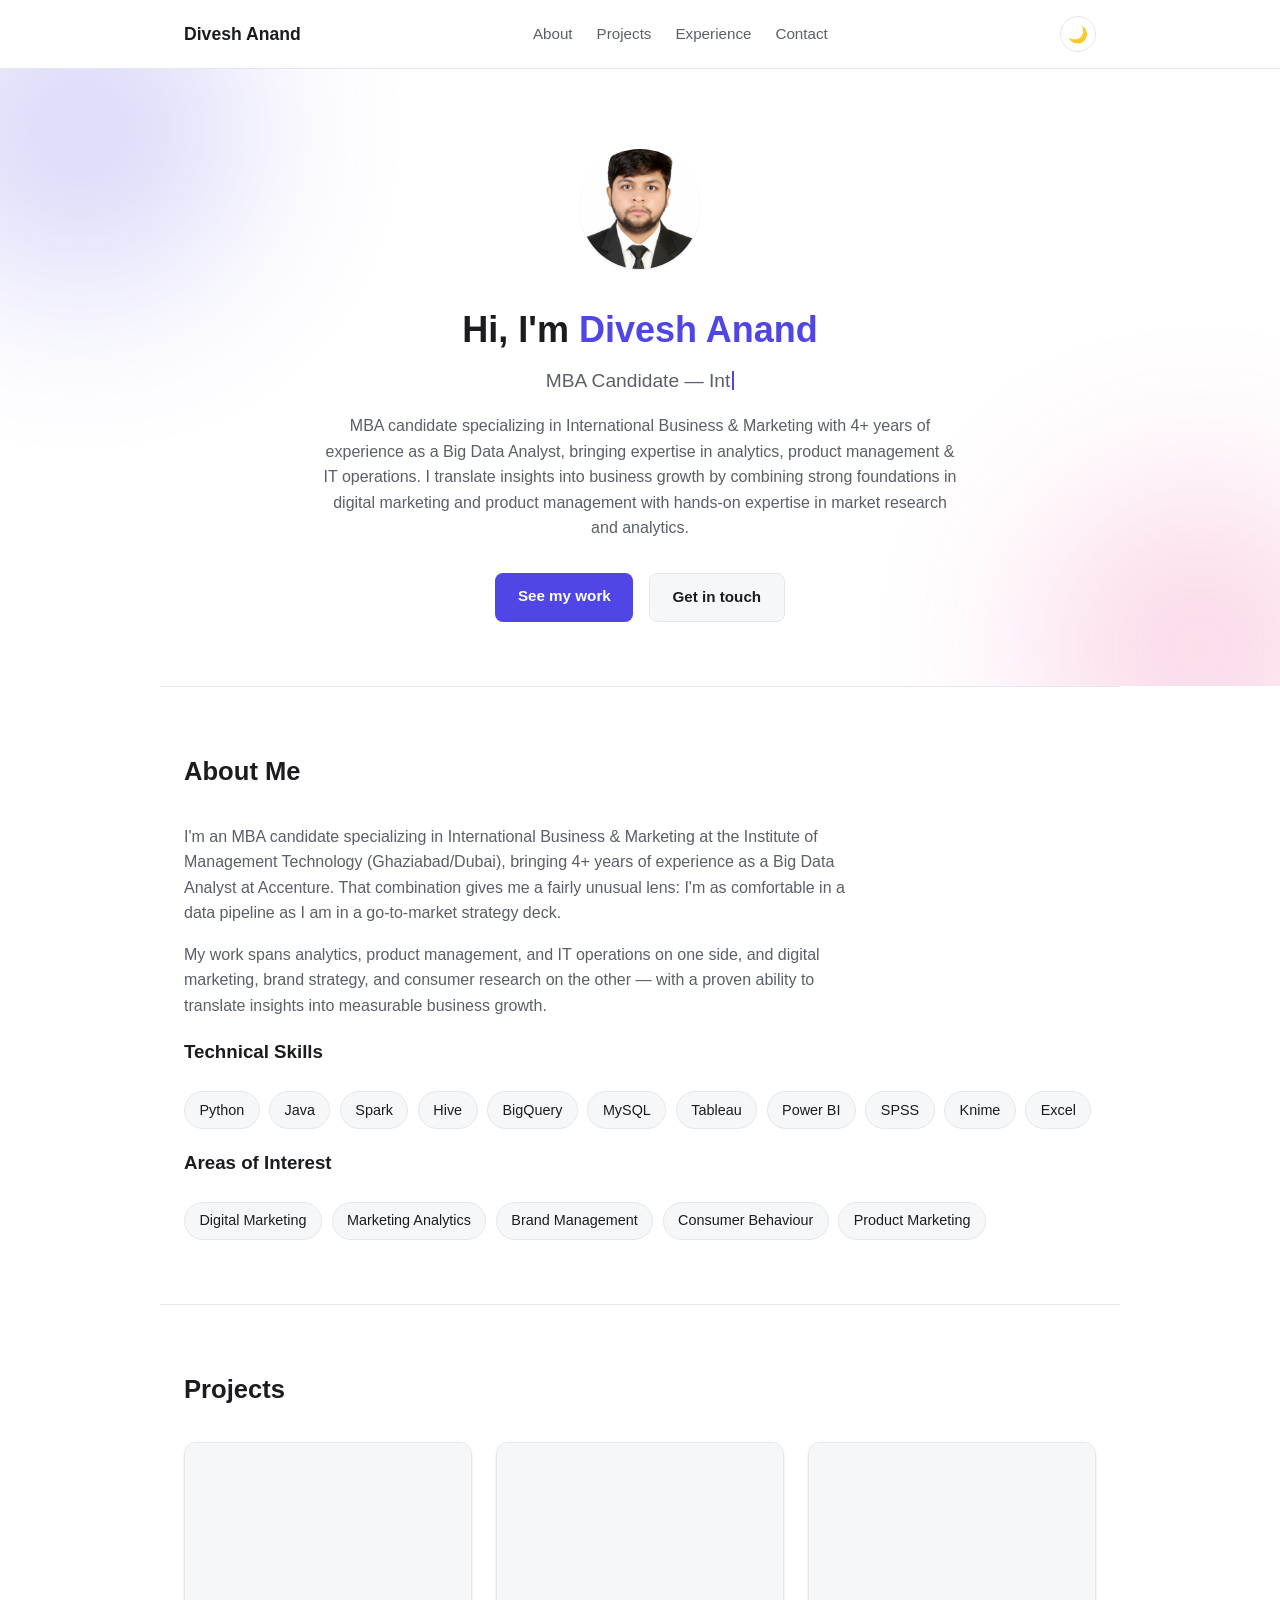
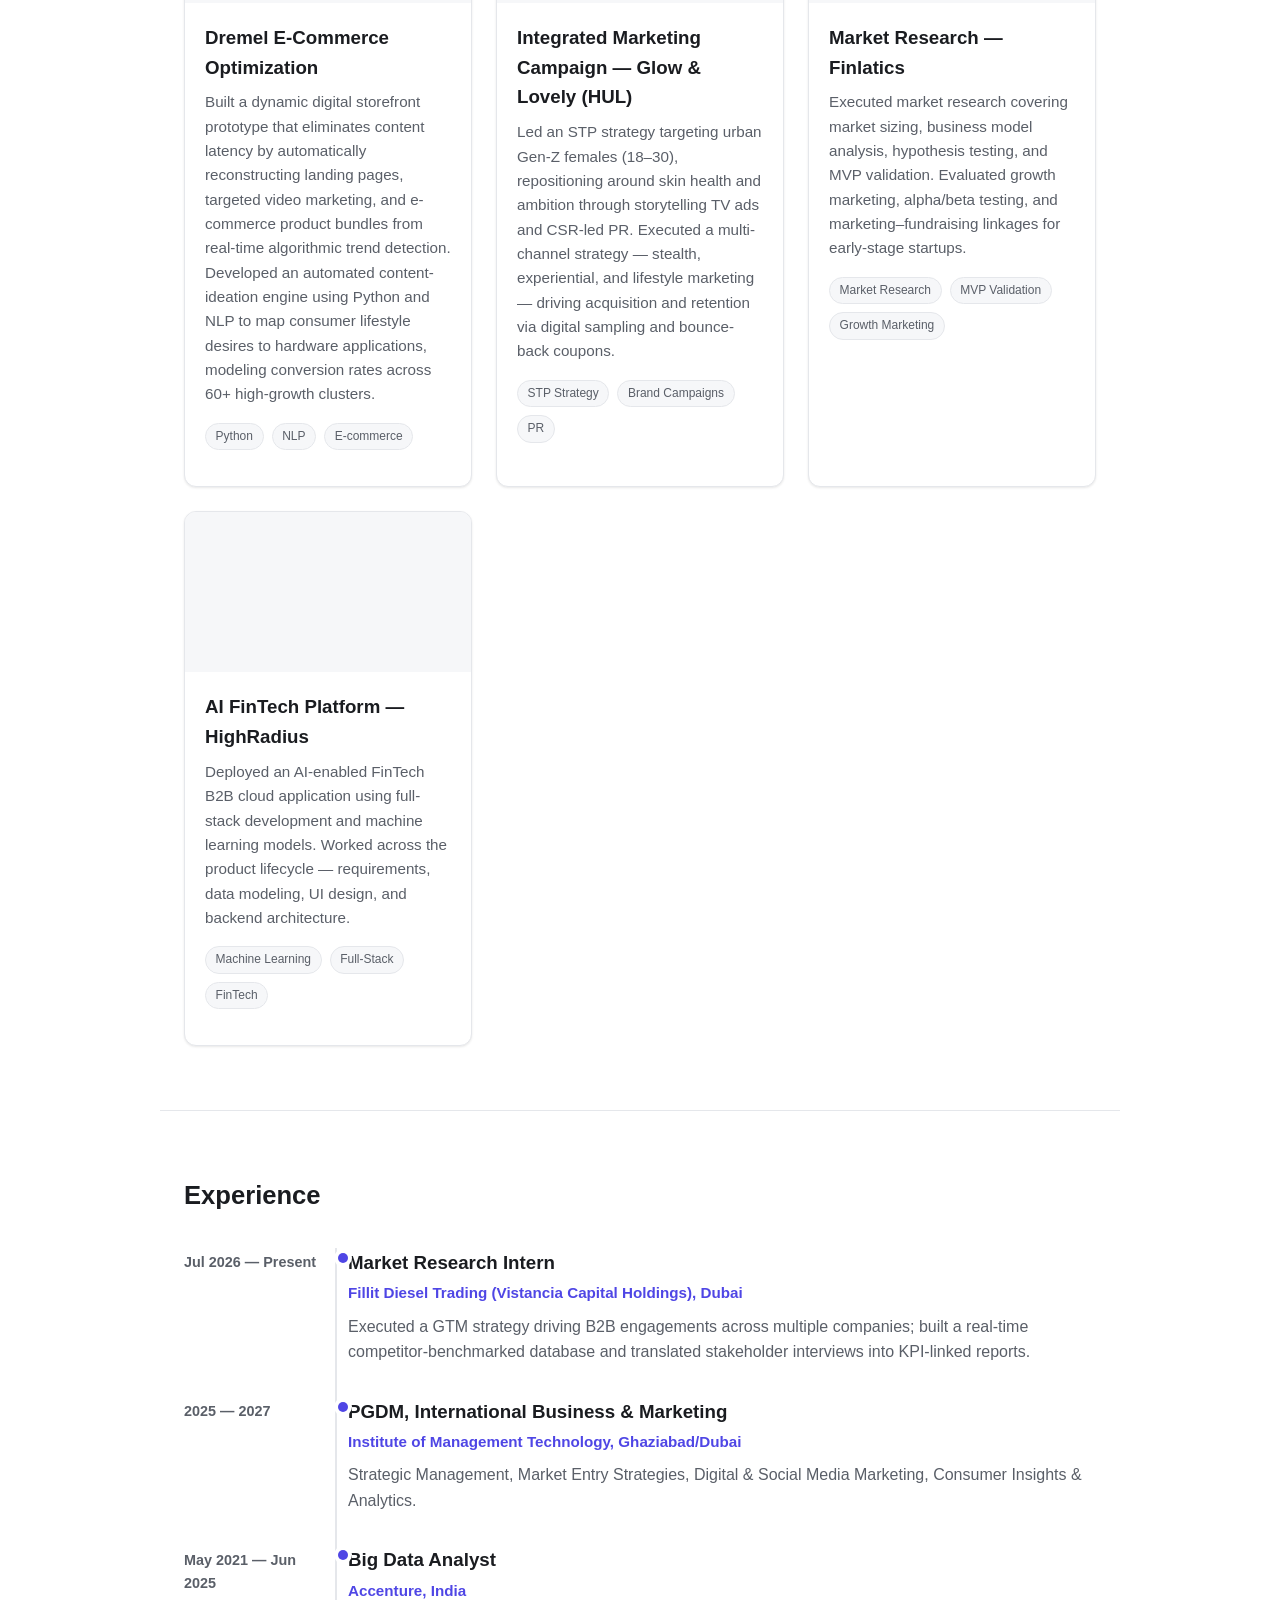
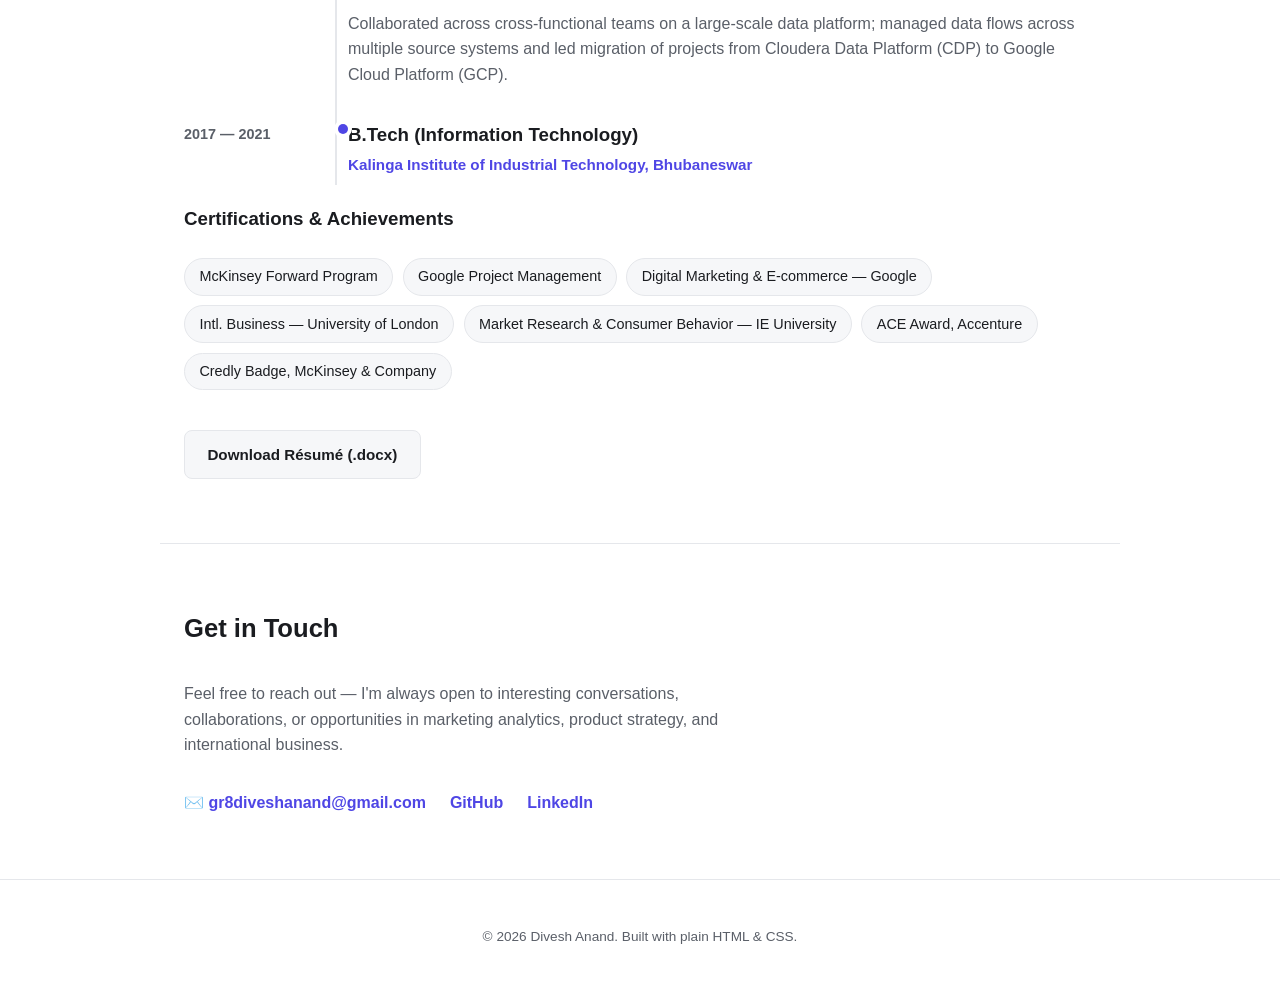
==== commit 9423c6aa: "Add scroll-reveal animations, hover effects, and hero motion - Scroll progress bar and sticky-nav sh" ====
--- a/index.html
+++ b/index.html
@@ -9,6 +9,7 @@
   <link rel="icon" href="data:,">
 </head>
 <body>
+  <div class="scroll-progress" id="scrollProgress"></div>
 
   <header class="nav">
     <div class="nav-inner">
@@ -46,8 +47,8 @@
     </section>
 
     <section id="about" class="section">
-      <h2 class="section-title">About Me</h2>
-      <div class="about-content">
+      <h2 class="section-title reveal">About Me</h2>
+      <div class="about-content reveal">
         <p>
           I'm an MBA candidate specializing in International Business &amp; Marketing at the
           Institute of Management Technology (Ghaziabad/Dubai), bringing 4+ years of
@@ -86,9 +87,9 @@
     </section>
 
     <section id="projects" class="section">
-      <h2 class="section-title">Projects</h2>
+      <h2 class="section-title reveal">Projects</h2>
       <div class="project-grid">
-        <article class="card">
+        <article class="card reveal">
           <div class="card-image" style="background-image:url('https://placehold.co/400x220?text=Dremel')"></div>
           <div class="card-body">
             <h3>Dremel E-Commerce Optimization</h3>
@@ -102,7 +103,7 @@
           </div>
         </article>
 
-        <article class="card">
+        <article class="card reveal">
           <div class="card-image" style="background-image:url('https://placehold.co/400x220?text=Glow+%26+Lovely')"></div>
           <div class="card-body">
             <h3>Integrated Marketing Campaign — Glow &amp; Lovely (HUL)</h3>
@@ -115,7 +116,7 @@
           </div>
         </article>
 
-        <article class="card">
+        <article class="card reveal">
           <div class="card-image" style="background-image:url('https://placehold.co/400x220?text=Finlatics')"></div>
           <div class="card-body">
             <h3>Market Research — Finlatics</h3>
@@ -127,7 +128,7 @@
           </div>
         </article>
 
-        <article class="card">
+        <article class="card reveal">
           <div class="card-image" style="background-image:url('https://placehold.co/400x220?text=HighRadius')"></div>
           <div class="card-body">
             <h3>AI FinTech Platform — HighRadius</h3>
@@ -142,9 +143,9 @@
     </section>
 
     <section id="experience" class="section">
-      <h2 class="section-title">Experience</h2>
+      <h2 class="section-title reveal">Experience</h2>
       <div class="timeline">
-        <div class="timeline-item">
+        <div class="timeline-item reveal-left reveal">
           <div class="timeline-date">Jul 2026 — Present</div>
           <div class="timeline-content">
             <h3>Market Research Intern</h3>
@@ -154,7 +155,7 @@
               stakeholder interviews into KPI-linked reports.</p>
           </div>
         </div>
-        <div class="timeline-item">
+        <div class="timeline-item reveal-left reveal">
           <div class="timeline-date">2025 — 2027</div>
           <div class="timeline-content">
             <h3>PGDM, International Business &amp; Marketing</h3>
@@ -163,7 +164,7 @@
               Marketing, Consumer Insights &amp; Analytics.</p>
           </div>
         </div>
-        <div class="timeline-item">
+        <div class="timeline-item reveal-left reveal">
           <div class="timeline-date">May 2021 — Jun 2025</div>
           <div class="timeline-content">
             <h3>Big Data Analyst</h3>
@@ -173,7 +174,7 @@
               projects from Cloudera Data Platform (CDP) to Google Cloud Platform (GCP).</p>
           </div>
         </div>
-        <div class="timeline-item">
+        <div class="timeline-item reveal-left reveal">
           <div class="timeline-date">2017 — 2021</div>
           <div class="timeline-content">
             <h3>B.Tech (Information Technology)</h3>
@@ -182,8 +183,8 @@
         </div>
       </div>
 
-      <h3>Certifications &amp; Achievements</h3>
-      <ul class="skills">
+      <h3 class="reveal">Certifications &amp; Achievements</h3>
+      <ul class="skills reveal">
         <li>McKinsey Forward Program</li>
         <li>Google Project Management</li>
         <li>Digital Marketing &amp; E-commerce — Google</li>
@@ -199,13 +200,13 @@
     </section>
 
     <section id="contact" class="section">
-      <h2 class="section-title">Get in Touch</h2>
-      <p class="contact-text">
+      <h2 class="section-title reveal">Get in Touch</h2>
+      <p class="contact-text reveal">
         Feel free to reach out — I'm always open to interesting conversations,
         collaborations, or opportunities in marketing analytics, product strategy, and
         international business.
       </p>
-      <div class="contact-links">
+      <div class="contact-links reveal">
         <a href="mailto:gr8diveshanand@gmail.com">✉️ gr8diveshanand@gmail.com</a>
         <a href="https://github.com/Diveshism" target="_blank" rel="noopener">GitHub</a>
         <a href="https://www.linkedin.com/in/divesh-anand-343136174/" target="_blank" rel="noopener">LinkedIn</a>
--- a/styles.css
+++ b/styles.css
@@ -8,6 +8,7 @@
   --border: #e5e7eb;
   --card-bg: #ffffff;
   --shadow: 0 1px 3px rgba(0,0,0,0.06), 0 1px 2px rgba(0,0,0,0.04);
+  --accent2: #ec4899;
 }
 
 [data-theme="dark"] {
@@ -20,11 +21,32 @@
   --border: #2a2c31;
   --card-bg: #17181c;
   --shadow: 0 1px 3px rgba(0,0,0,0.3), 0 1px 2px rgba(0,0,0,0.24);
+  --accent2: #f472b6;
 }
 
 * { box-sizing: border-box; }
 
 html { scroll-behavior: smooth; }
+
+@media (prefers-reduced-motion: reduce) {
+  *, *::before, *::after {
+    animation-duration: 0.001ms !important;
+    animation-iteration-count: 1 !important;
+    transition-duration: 0.001ms !important;
+    scroll-behavior: auto !important;
+  }
+}
+
+/* Scroll progress bar */
+.scroll-progress {
+  position: fixed;
+  top: 0;
+  left: 0;
+  height: 3px;
+  width: 0%;
+  background: linear-gradient(90deg, var(--accent), var(--accent2));
+  z-index: 100;
+}
 
 body {
   margin: 0;
@@ -47,6 +69,15 @@
   z-index: 10;
   background: var(--bg);
   border-bottom: 1px solid var(--border);
+  transition: box-shadow 0.3s ease;
+}
+
+.nav.scrolled {
+  box-shadow: 0 2px 16px rgba(0,0,0,0.08);
+}
+
+[data-theme="dark"] .nav.scrolled {
+  box-shadow: 0 2px 16px rgba(0,0,0,0.4);
 }
 
 .nav-inner {
@@ -73,12 +104,28 @@
 }
 
 .nav-links a {
+  position: relative;
   color: var(--text-muted);
   font-weight: 500;
   font-size: 0.95rem;
+  transition: color 0.2s ease;
+}
+
+.nav-links a::after {
+  content: '';
+  position: absolute;
+  left: 0;
+  bottom: -4px;
+  width: 0;
+  height: 2px;
+  background: var(--accent);
+  transition: width 0.25s ease;
 }
 
 .nav-links a:hover { color: var(--text); }
+.nav-links a:hover::after,
+.nav-links a.active::after { width: 100%; }
+.nav-links a.active { color: var(--text); }
 
 .theme-toggle {
   background: none;
@@ -91,15 +138,71 @@
   display: flex;
   align-items: center;
   justify-content: center;
+  transition: transform 0.4s ease, background 0.2s ease;
+}
+
+.theme-toggle:hover {
+  transform: rotate(20deg);
+  background: var(--bg-alt);
 }
 
 /* Hero */
 .hero {
+  position: relative;
+  overflow: hidden;
   padding: 5rem 1.5rem 4rem;
   text-align: center;
 }
 
-.hero-inner { max-width: 640px; margin: 0 auto; }
+.hero::before,
+.hero::after {
+  content: '';
+  position: absolute;
+  width: 320px;
+  height: 320px;
+  border-radius: 50%;
+  filter: blur(90px);
+  opacity: 0.22;
+  z-index: 0;
+  pointer-events: none;
+  animation: blobFloat 12s ease-in-out infinite;
+}
+
+.hero::before {
+  background: var(--accent);
+  top: -100px;
+  left: -80px;
+}
+
+.hero::after {
+  background: var(--accent2);
+  bottom: -120px;
+  right: -80px;
+  animation-delay: -6s;
+}
+
+@keyframes blobFloat {
+  0%, 100% { transform: translate(0, 0) scale(1); }
+  50% { transform: translate(40px, -30px) scale(1.15); }
+}
+
+.hero-inner { position: relative; z-index: 1; max-width: 640px; margin: 0 auto; }
+
+.hero-inner > * {
+  opacity: 0;
+  animation: fadeInUp 0.7s ease forwards;
+}
+
+.hero-inner > *:nth-child(1) { animation-delay: 0.05s; }
+.hero-inner > *:nth-child(2) { animation-delay: 0.18s; }
+.hero-inner > *:nth-child(3) { animation-delay: 0.3s; }
+.hero-inner > *:nth-child(4) { animation-delay: 0.42s; }
+.hero-inner > *:nth-child(5) { animation-delay: 0.54s; }
+
+@keyframes fadeInUp {
+  from { opacity: 0; transform: translateY(24px); }
+  to { opacity: 1; transform: translateY(0); }
+}
 
 .avatar {
   width: 120px;
@@ -108,6 +211,15 @@
   object-fit: cover;
   margin-bottom: 1.5rem;
   box-shadow: var(--shadow);
+  animation: fadeInUp 0.7s ease forwards, avatarFloat 4s ease-in-out 1s infinite;
+  transition: transform 0.3s ease;
+}
+
+.avatar:hover { transform: scale(1.06); }
+
+@keyframes avatarFloat {
+  0%, 100% { transform: translateY(0); }
+  50% { transform: translateY(-8px); }
 }
 
 .hero h1 { font-size: 2.25rem; margin: 0 0 0.5rem; }
@@ -116,6 +228,23 @@
   font-size: 1.2rem;
   color: var(--text-muted);
   margin: 0 0 1rem;
+  min-height: 1.5em;
+}
+
+.subtitle::after {
+  content: '';
+  display: inline-block;
+  width: 2px;
+  height: 1em;
+  margin-left: 2px;
+  background: var(--accent);
+  vertical-align: -0.15em;
+  animation: caretBlink 0.9s steps(2) infinite;
+}
+
+@keyframes caretBlink {
+  0%, 49% { opacity: 1; }
+  50%, 100% { opacity: 0; }
 }
 
 .hero-text {
@@ -136,14 +265,18 @@
   border-radius: 8px;
   font-weight: 600;
   font-size: 0.95rem;
-}
+  transition: transform 0.2s ease, box-shadow 0.2s ease, background 0.2s ease, border-color 0.2s ease;
+}
+
+.btn:hover { transform: translateY(-3px); }
+.btn:active { transform: translateY(-1px); }
 
 .btn-primary {
   background: var(--accent);
   color: #fff;
 }
 
-.btn-primary:hover { background: var(--accent-hover); color: #fff; }
+.btn-primary:hover { background: var(--accent-hover); color: #fff; box-shadow: 0 10px 24px -8px var(--accent); }
 
 .btn-secondary {
   background: var(--bg-alt);
@@ -183,6 +316,33 @@
   padding: 0.4rem 0.9rem;
   border-radius: 999px;
   font-size: 0.9rem;
+  transition: transform 0.2s ease, border-color 0.2s ease, color 0.2s ease;
+}
+
+.skills li:hover {
+  transform: translateY(-3px);
+  border-color: var(--accent);
+  color: var(--accent);
+}
+
+/* Reveal-on-scroll */
+.reveal {
+  opacity: 0;
+  transform: translateY(28px);
+  transition: opacity 0.6s ease, transform 0.6s ease;
+}
+
+.reveal.visible {
+  opacity: 1;
+  transform: translateY(0);
+}
+
+.reveal-left {
+  transform: translateX(-32px);
+}
+
+.reveal-left.visible {
+  transform: translateX(0);
 }
 
 /* Projects */
@@ -200,6 +360,12 @@
   box-shadow: var(--shadow);
   display: flex;
   flex-direction: column;
+  transition: transform 0.35s ease, box-shadow 0.35s ease;
+}
+
+.card:hover {
+  transform: translateY(-6px);
+  box-shadow: 0 18px 32px -12px rgba(0,0,0,0.25);
 }
 
 .card-image {
@@ -207,6 +373,11 @@
   background-size: cover;
   background-position: center;
   background-color: var(--bg-alt);
+  transition: transform 0.5s ease;
+}
+
+.card:hover .card-image {
+  transform: scale(1.08);
 }
 
 .card-body { padding: 1.25rem; }
@@ -244,9 +415,24 @@
 
 /* Timeline */
 .timeline {
+  position: relative;
   display: flex;
   flex-direction: column;
   gap: 2rem;
+}
+
+.timeline::before {
+  content: '';
+  position: absolute;
+  top: 0;
+  bottom: 0;
+  left: calc(140px + 0.75rem - 1px);
+  width: 2px;
+  background: var(--border);
+}
+
+@media (max-width: 560px) {
+  .timeline::before { display: none; }
 }
 
 .timeline-item {
@@ -260,10 +446,27 @@
 }
 
 .timeline-date {
+  position: relative;
   color: var(--text-muted);
   font-size: 0.9rem;
   font-weight: 600;
   padding-top: 0.2rem;
+}
+
+.timeline-date::after {
+  content: '';
+  position: absolute;
+  top: 0.3rem;
+  right: -1.5rem;
+  width: 10px;
+  height: 10px;
+  border-radius: 50%;
+  background: var(--accent);
+  box-shadow: 0 0 0 4px var(--bg);
+}
+
+@media (max-width: 560px) {
+  .timeline-date::after { display: none; }
 }
 
 .timeline-content h3 { margin: 0 0 0.2rem; }
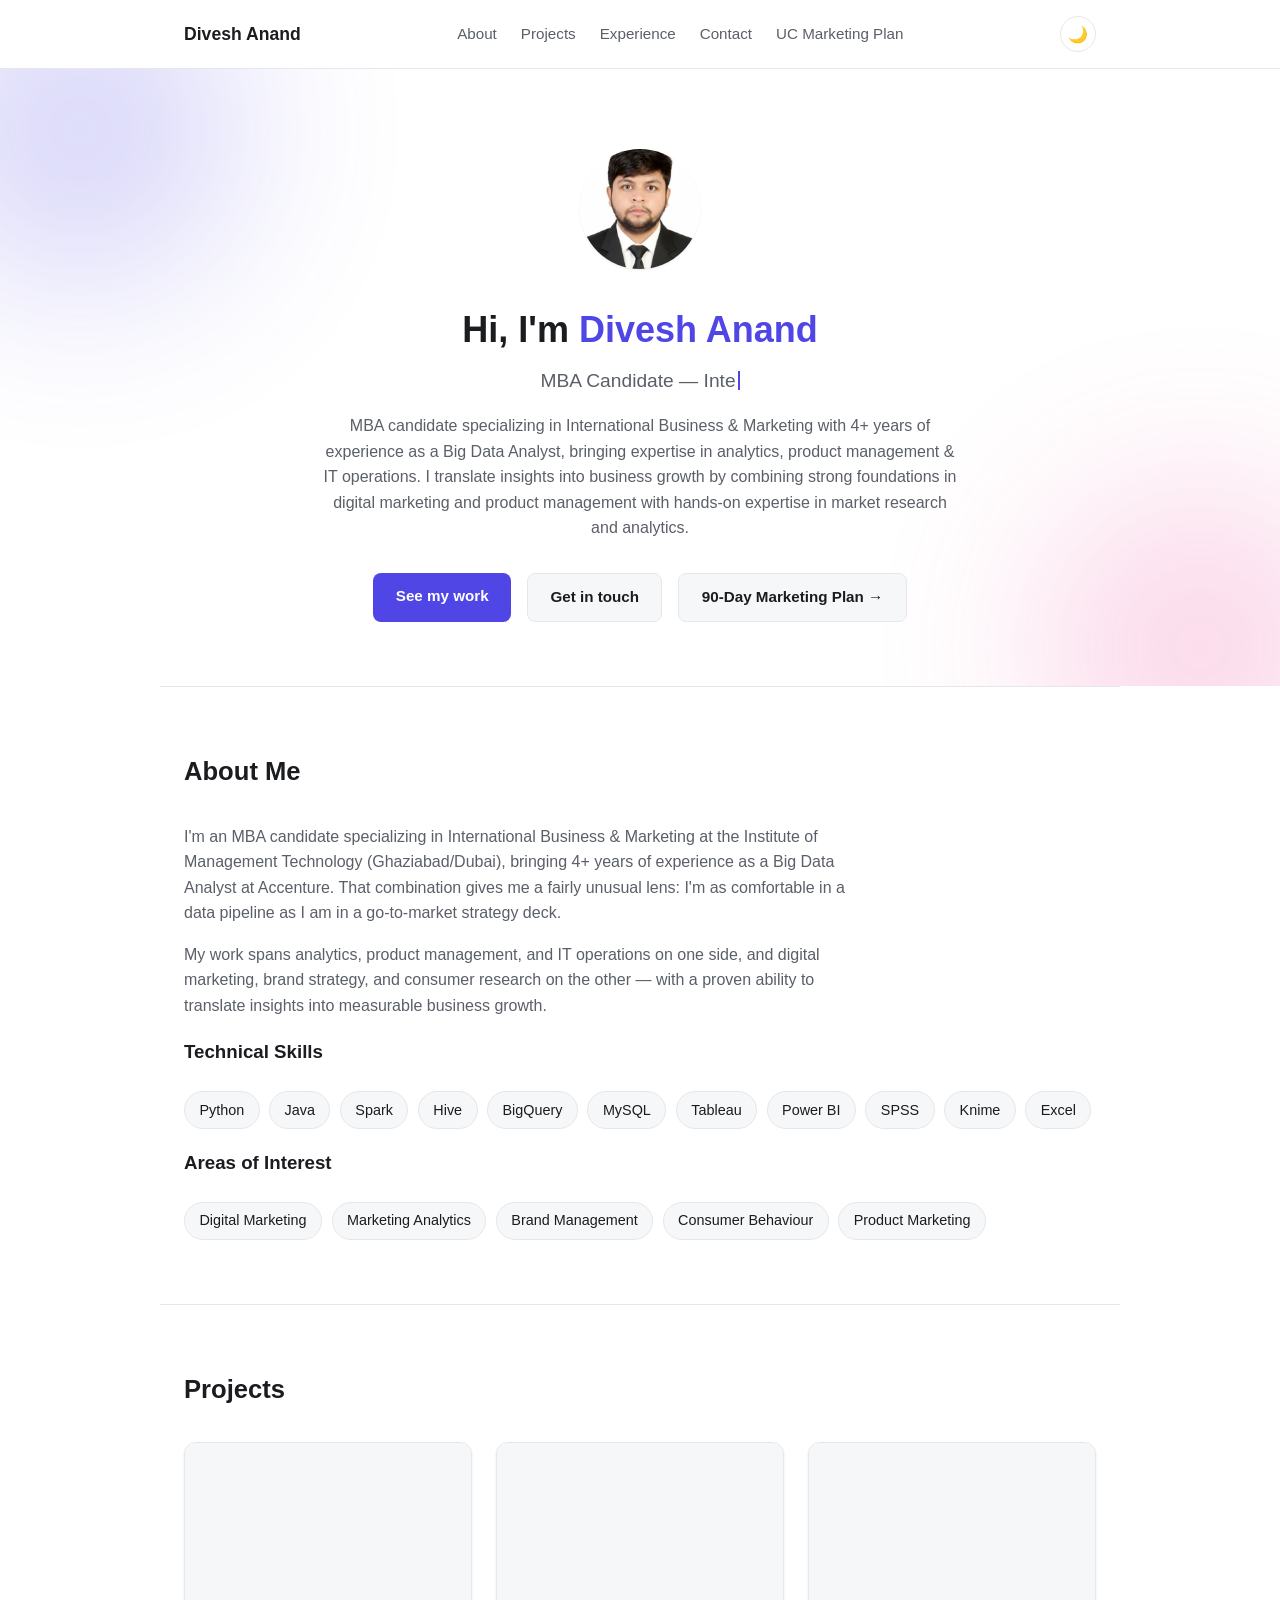
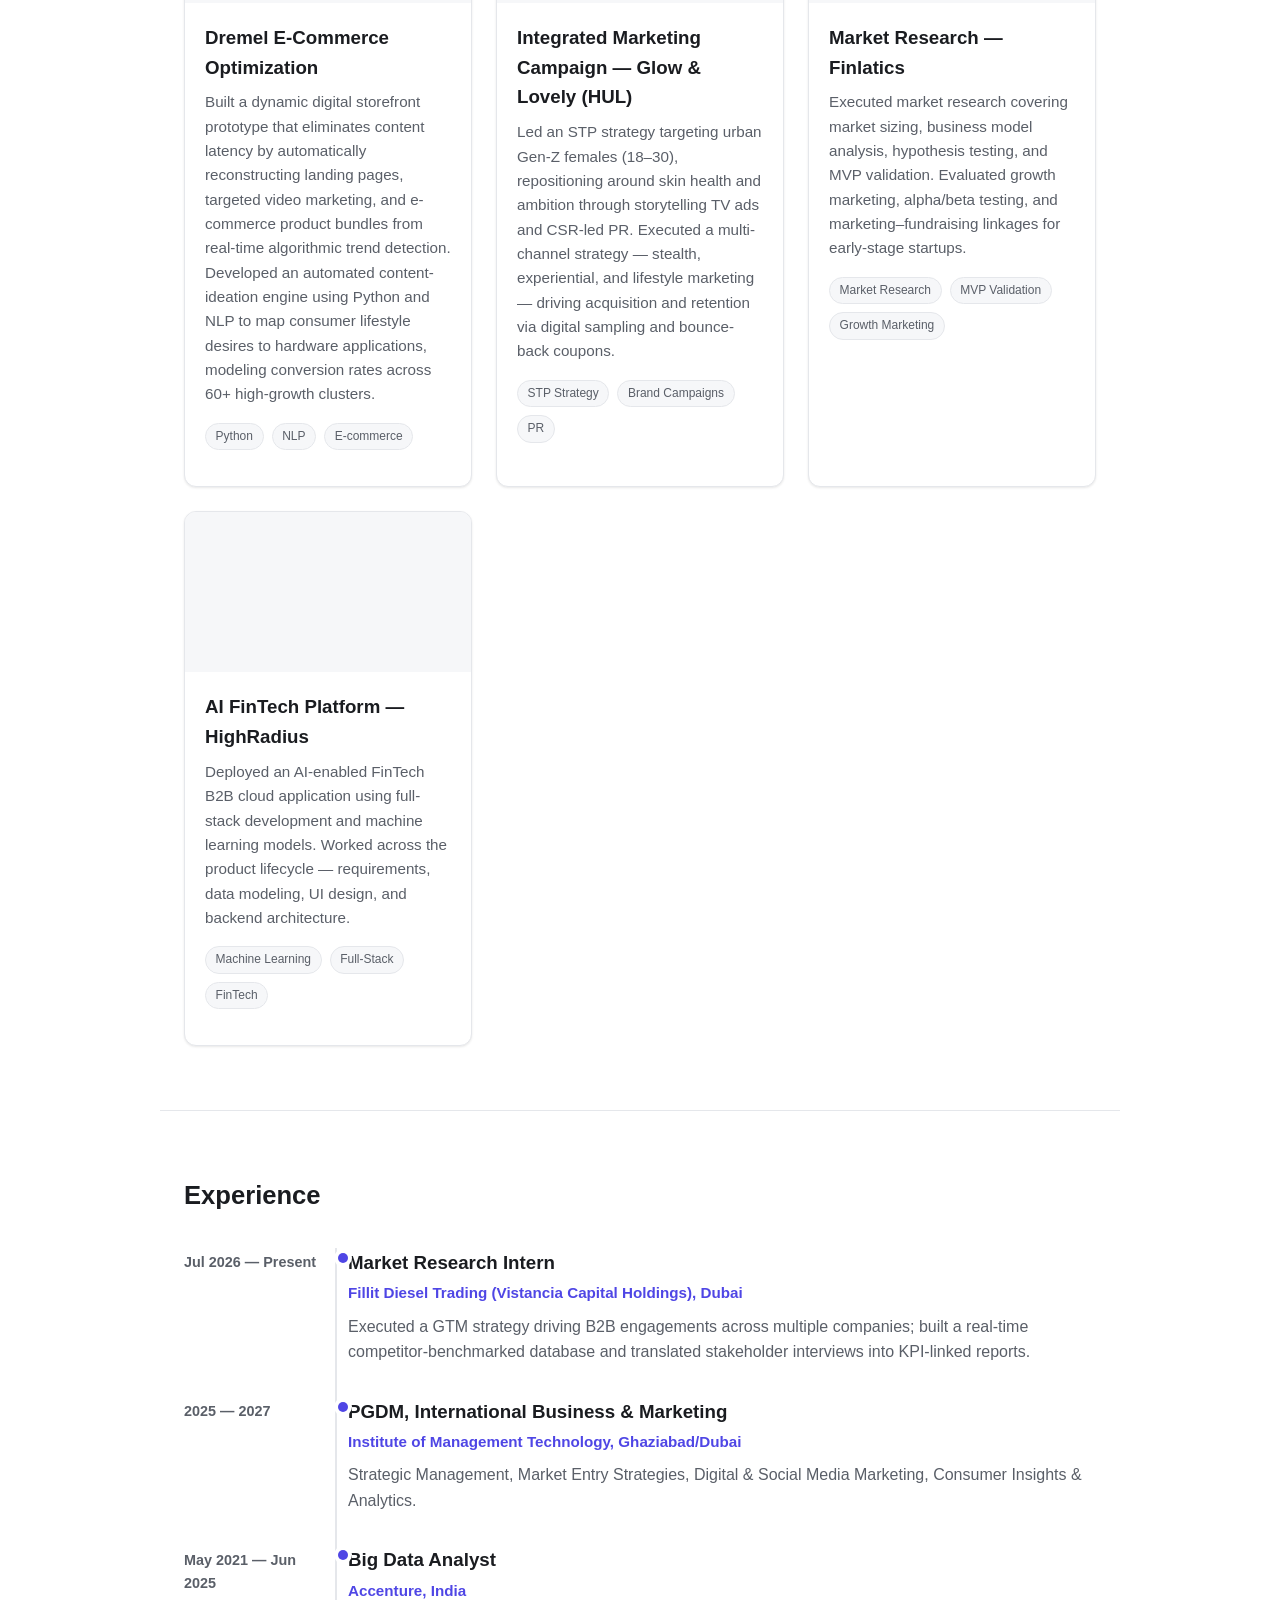
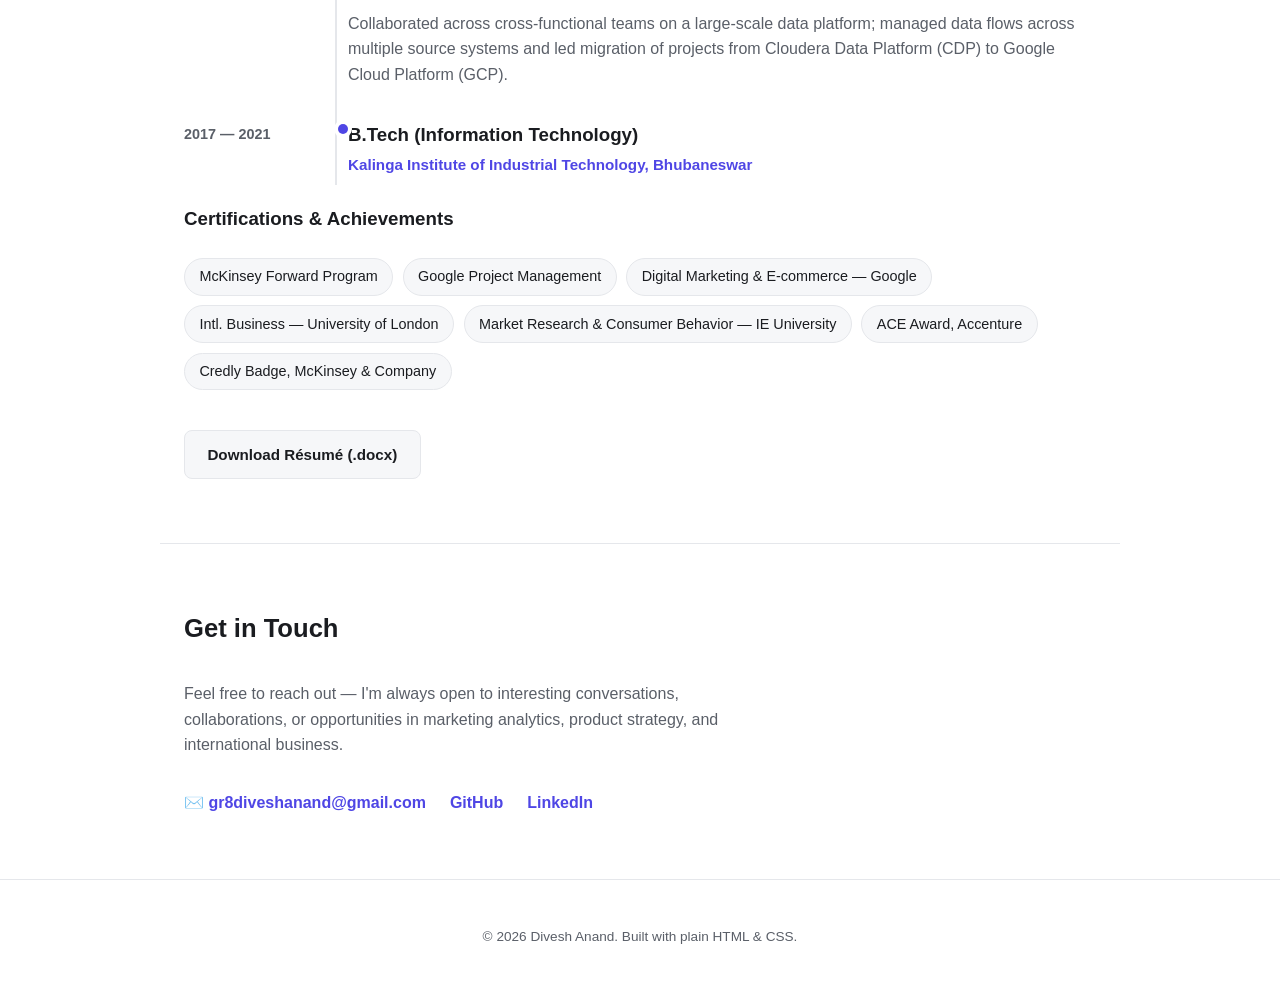
==== commit e180396a: "Add Urban Company UAE marketing intern pitch page Standalone page with role-fit matrix, UAE market r" ====
--- a/index.html
+++ b/index.html
@@ -20,6 +20,7 @@
           <li><a href="#projects">Projects</a></li>
           <li><a href="#experience">Experience</a></li>
           <li><a href="#contact">Contact</a></li>
+          <li><a href="urban-company/">UC Marketing Plan</a></li>
         </ul>
       </nav>
       <button class="theme-toggle" id="themeToggle" aria-label="Toggle dark mode">🌙</button>
@@ -42,6 +43,7 @@
         <div class="hero-actions">
           <a href="#projects" class="btn btn-primary">See my work</a>
           <a href="#contact" class="btn btn-secondary">Get in touch</a>
+          <a href="urban-company/" class="btn btn-secondary">90-Day Marketing Plan →</a>
         </div>
       </div>
     </section>
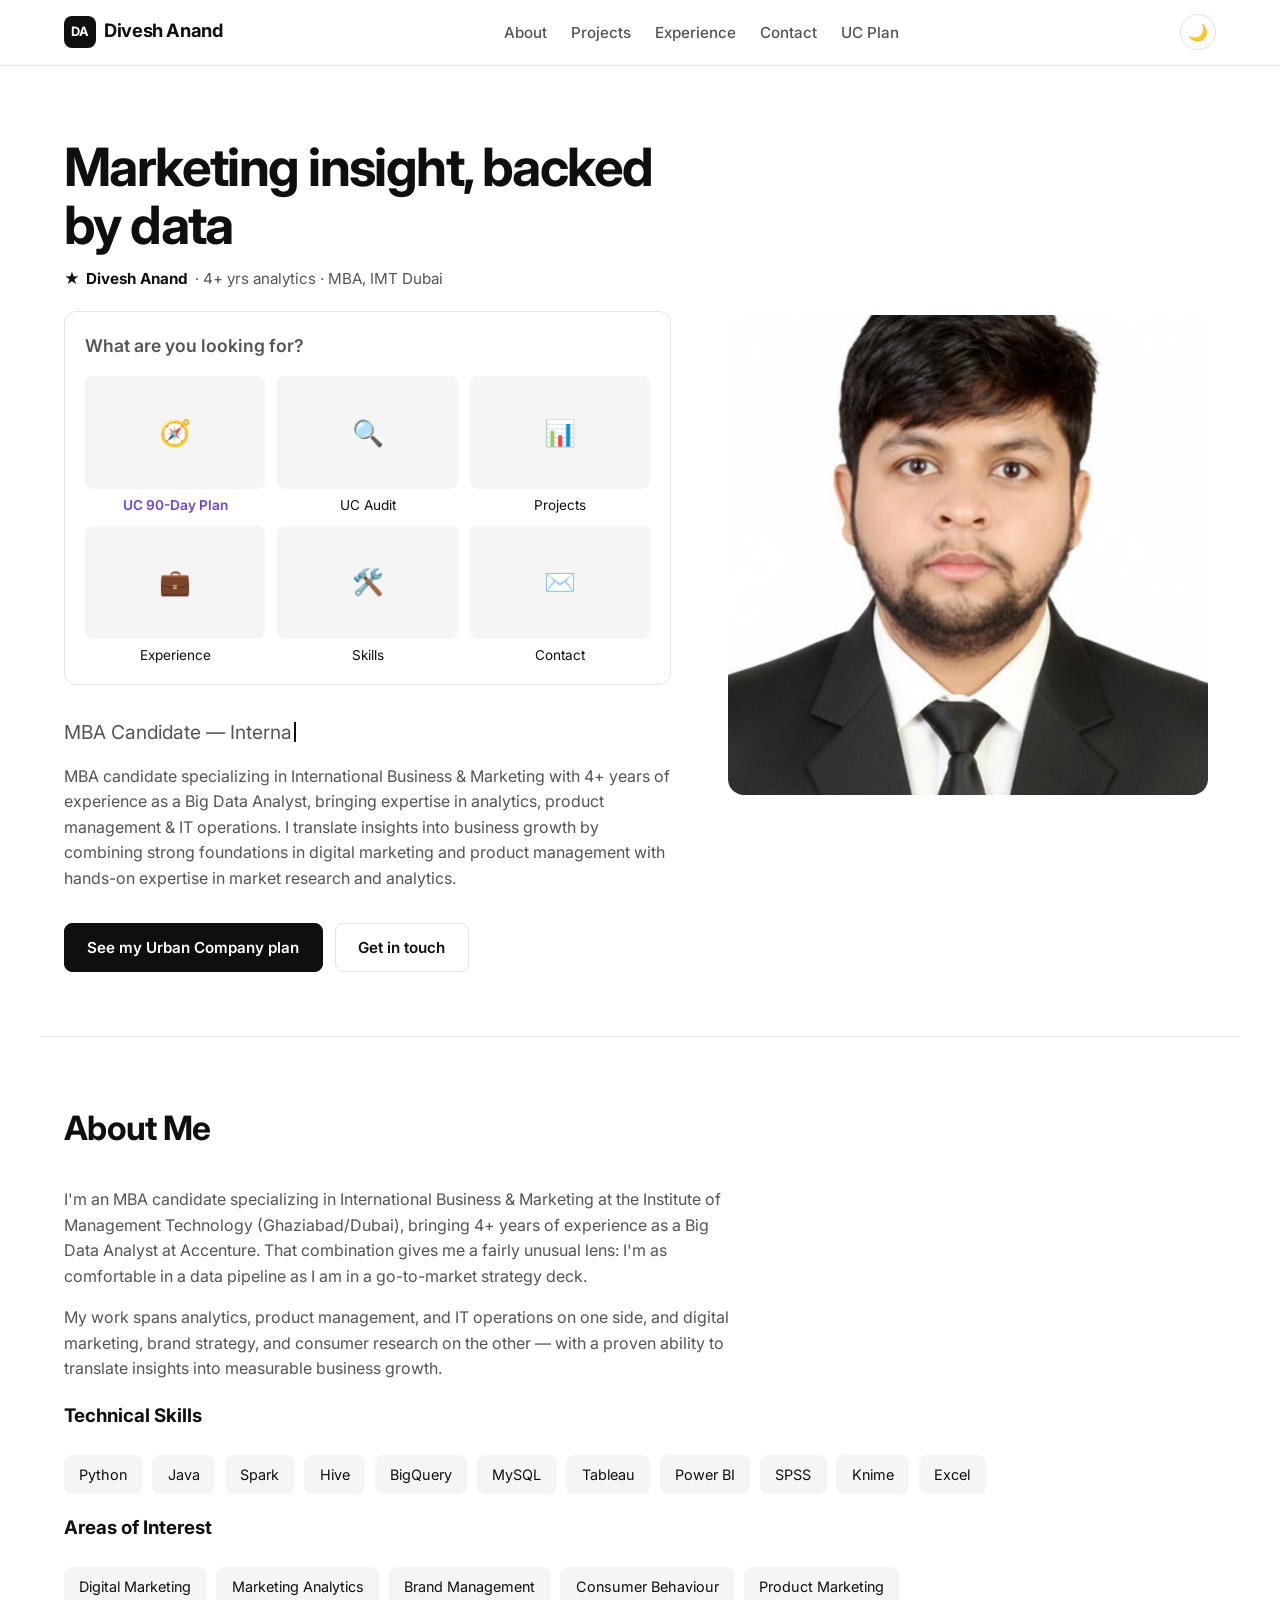
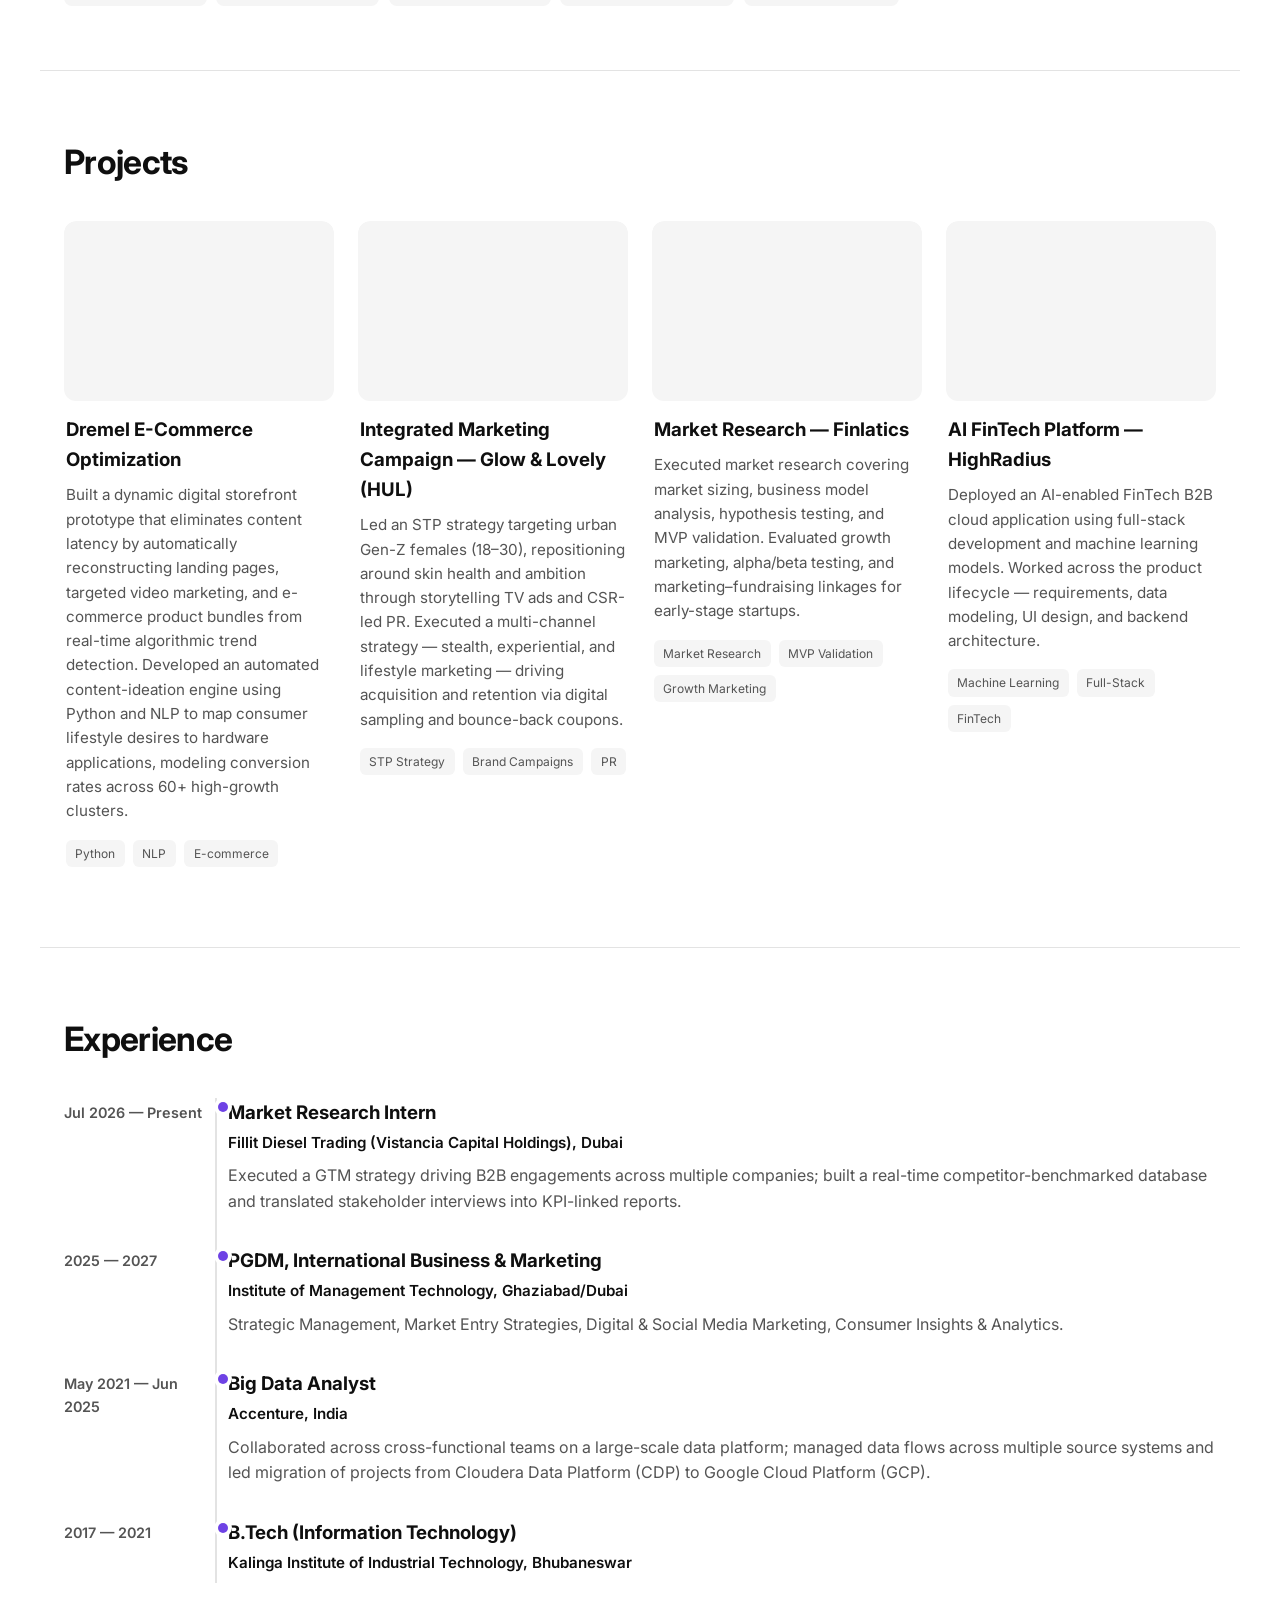
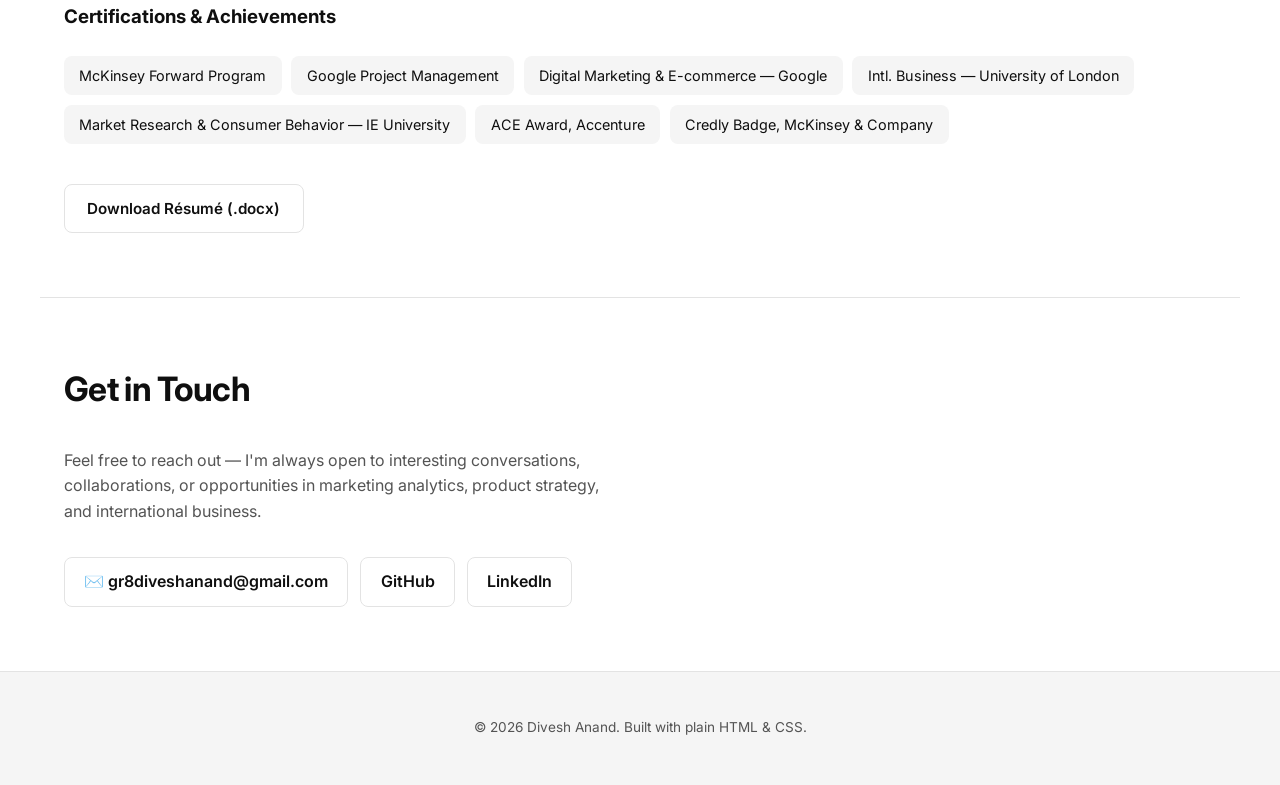
==== commit 073b0abe: "Restyle site in Urban Company's design language and add UC audit Switch both pages to a white/black/" ====
--- a/index.html
+++ b/index.html
@@ -5,6 +5,9 @@
   <meta name="viewport" content="width=device-width, initial-scale=1.0">
   <title>Divesh Anand — Portfolio</title>
   <meta name="description" content="Portfolio of Divesh Anand — MBA Candidate, International Business & Marketing | Ex-Big Data Analyst, Accenture">
+  <link rel="preconnect" href="https://fonts.googleapis.com">
+  <link rel="preconnect" href="https://fonts.gstatic.com" crossorigin>
+  <link rel="stylesheet" href="https://fonts.googleapis.com/css2?family=Inter:wght@400;500;600;700&display=swap">
   <link rel="stylesheet" href="styles.css">
   <link rel="icon" href="data:,">
 </head>
@@ -13,14 +16,14 @@
 
   <header class="nav">
     <div class="nav-inner">
-      <a href="#home" class="logo">Divesh Anand</a>
+      <a href="#home" class="logo"><span class="logo-mark">DA</span>Divesh Anand</a>
       <nav>
         <ul class="nav-links">
           <li><a href="#about">About</a></li>
           <li><a href="#projects">Projects</a></li>
           <li><a href="#experience">Experience</a></li>
           <li><a href="#contact">Contact</a></li>
-          <li><a href="urban-company/">UC Marketing Plan</a></li>
+          <li><a href="urban-company/">UC Plan</a></li>
         </ul>
       </nav>
       <button class="theme-toggle" id="themeToggle" aria-label="Toggle dark mode">🌙</button>
@@ -30,8 +33,19 @@
   <main>
     <section id="home" class="hero">
       <div class="hero-inner">
-        <img class="avatar" src="photo.jpg" alt="Divesh Anand">
-        <h1>Hi, I'm <span class="accent">Divesh Anand</span></h1>
+        <h1>Marketing insight, backed by data</h1>
+        <p class="rating"><span class="star">★</span> <b>Divesh Anand</b> · 4+ yrs analytics · MBA, IMT Dubai</p>
+        <div class="finder">
+          <h2>What are you looking for?</h2>
+          <div class="finder-grid">
+            <a href="urban-company/"><span class="tile">🧭</span><span class="new">UC 90-Day Plan</span></a>
+            <a href="urban-company/#audit"><span class="tile">🔍</span>UC Audit</a>
+            <a href="#projects"><span class="tile">📊</span>Projects</a>
+            <a href="#experience"><span class="tile">💼</span>Experience</a>
+            <a href="#about"><span class="tile">🛠️</span>Skills</a>
+            <a href="#contact"><span class="tile">✉️</span>Contact</a>
+          </div>
+        </div>
         <p class="subtitle">MBA Candidate — International Business &amp; Marketing</p>
         <p class="hero-text">
           MBA candidate specializing in International Business &amp; Marketing with 4+ years
@@ -41,11 +55,11 @@
           hands-on expertise in market research and analytics.
         </p>
         <div class="hero-actions">
-          <a href="#projects" class="btn btn-primary">See my work</a>
+          <a href="urban-company/" class="btn btn-primary">See my Urban Company plan</a>
           <a href="#contact" class="btn btn-secondary">Get in touch</a>
-          <a href="urban-company/" class="btn btn-secondary">90-Day Marketing Plan →</a>
-        </div>
-      </div>
+        </div>
+      </div>
+      <img class="hero-photo" src="photo.jpg" alt="Divesh Anand">
     </section>
 
     <section id="about" class="section">
--- a/styles.css
+++ b/styles.css
@@ -1,27 +1,31 @@
 :root {
   --bg: #ffffff;
-  --bg-alt: #f6f7f9;
-  --text: #1a1c20;
-  --text-muted: #5a5f68;
-  --accent: #4f46e5;
-  --accent-hover: #4338ca;
-  --border: #e5e7eb;
+  --bg-alt: #f5f5f5;
+  --text: #0f0f0f;
+  --text-muted: #545454;
+  --accent: #6e42e5;
+  --accent-hover: #5a32cf;
+  --border: #e3e3e3;
   --card-bg: #ffffff;
-  --shadow: 0 1px 3px rgba(0,0,0,0.06), 0 1px 2px rgba(0,0,0,0.04);
-  --accent2: #ec4899;
+  --shadow: 0 1px 2px rgba(0,0,0,0.04);
+  --accent2: #6e42e5;
+  --ink: #0f0f0f;
+  --on-ink: #ffffff;
 }
 
 [data-theme="dark"] {
-  --bg: #101114;
-  --bg-alt: #17181c;
-  --text: #f1f2f4;
-  --text-muted: #a0a4ad;
-  --accent: #818cf8;
-  --accent-hover: #a5b4fc;
-  --border: #2a2c31;
-  --card-bg: #17181c;
-  --shadow: 0 1px 3px rgba(0,0,0,0.3), 0 1px 2px rgba(0,0,0,0.24);
-  --accent2: #f472b6;
+  --bg: #0f0f0f;
+  --bg-alt: #1b1b1b;
+  --text: #f5f5f5;
+  --text-muted: #a3a3a3;
+  --accent: #a68bff;
+  --accent-hover: #bba6ff;
+  --border: #2b2b2b;
+  --card-bg: #161616;
+  --shadow: 0 1px 2px rgba(0,0,0,0.3);
+  --accent2: #a68bff;
+  --ink: #f5f5f5;
+  --on-ink: #0f0f0f;
 }
 
 * { box-sizing: border-box; }
@@ -50,7 +54,8 @@
 
 body {
   margin: 0;
-  font-family: -apple-system, BlinkMacSystemFont, "Segoe UI", Roboto, Helvetica, Arial, sans-serif;
+  font-family: "Inter", -apple-system, BlinkMacSystemFont, "Segoe UI", Roboto, Helvetica, Arial, sans-serif;
+  -webkit-font-smoothing: antialiased;
   background: var(--bg);
   color: var(--text);
   line-height: 1.6;
@@ -81,9 +86,9 @@
 }
 
 .nav-inner {
-  max-width: 960px;
+  max-width: 1200px;
   margin: 0 auto;
-  padding: 1rem 1.5rem;
+  padding: 0.9rem 1.5rem;
   display: flex;
   align-items: center;
   justify-content: space-between;
@@ -91,8 +96,23 @@
 
 .logo {
   font-weight: 700;
-  font-size: 1.1rem;
+  font-size: 1.15rem;
+  letter-spacing: -0.02em;
   color: var(--text);
+}
+
+.logo-mark {
+  display: inline-grid;
+  place-items: center;
+  width: 2rem;
+  height: 2rem;
+  margin-right: 0.5rem;
+  border-radius: 8px;
+  background: var(--ink);
+  color: var(--on-ink);
+  font-size: 0.8rem;
+  font-weight: 700;
+  vertical-align: middle;
 }
 
 .nav-links {
@@ -118,7 +138,7 @@
   bottom: -4px;
   width: 0;
   height: 2px;
-  background: var(--accent);
+  background: var(--text);
   transition: width 0.25s ease;
 }
 
@@ -148,45 +168,29 @@
 
 /* Hero */
 .hero {
-  position: relative;
-  overflow: hidden;
-  padding: 5rem 1.5rem 4rem;
-  text-align: center;
-}
-
-.hero::before,
-.hero::after {
-  content: '';
-  position: absolute;
-  width: 320px;
-  height: 320px;
-  border-radius: 50%;
-  filter: blur(90px);
-  opacity: 0.22;
-  z-index: 0;
-  pointer-events: none;
-  animation: blobFloat 12s ease-in-out infinite;
-}
-
-.hero::before {
-  background: var(--accent);
-  top: -100px;
-  left: -80px;
-}
-
-.hero::after {
-  background: var(--accent2);
-  bottom: -120px;
-  right: -80px;
-  animation-delay: -6s;
-}
-
-@keyframes blobFloat {
-  0%, 100% { transform: translate(0, 0) scale(1); }
-  50% { transform: translate(40px, -30px) scale(1.15); }
-}
-
-.hero-inner { position: relative; z-index: 1; max-width: 640px; margin: 0 auto; }
+  max-width: 1200px;
+  margin: 0 auto;
+  padding: 4.5rem 1.5rem 4rem;
+  display: grid;
+  gap: 3rem;
+  align-items: center;
+}
+
+@media (min-width: 900px) {
+  .hero { grid-template-columns: 1.1fr 0.9fr; }
+}
+
+.hero-photo {
+  width: 100%;
+  aspect-ratio: 1 / 1;
+  max-width: 480px;
+  justify-self: center;
+  object-fit: cover;
+  border-radius: 16px;
+  background: var(--bg-alt);
+}
+
+.hero-inner { position: relative; max-width: 620px; }
 
 .hero-inner > * {
   opacity: 0;
@@ -204,25 +208,73 @@
   to { opacity: 1; transform: translateY(0); }
 }
 
-.avatar {
-  width: 120px;
-  height: 120px;
-  border-radius: 50%;
-  object-fit: cover;
-  margin-bottom: 1.5rem;
-  box-shadow: var(--shadow);
-  animation: fadeInUp 0.7s ease forwards, avatarFloat 4s ease-in-out 1s infinite;
-  transition: transform 0.3s ease;
-}
-
-.avatar:hover { transform: scale(1.06); }
-
-@keyframes avatarFloat {
-  0%, 100% { transform: translateY(0); }
-  50% { transform: translateY(-8px); }
-}
-
-.hero h1 { font-size: 2.25rem; margin: 0 0 0.5rem; }
+.hero h1 {
+  font-size: clamp(2.2rem, 4.6vw, 3.3rem);
+  line-height: 1.1;
+  letter-spacing: -0.03em;
+  font-weight: 700;
+  margin: 0 0 0.75rem;
+}
+
+.rating {
+  display: inline-flex;
+  align-items: center;
+  gap: 0.4rem;
+  font-size: 0.95rem;
+  color: var(--text-muted);
+  margin: 0 0 1.25rem;
+}
+
+.rating b { color: var(--text); }
+.rating .star { color: var(--text); }
+
+/* "What are you looking for?" tile grid */
+.finder {
+  border: 1px solid var(--border);
+  border-radius: 12px;
+  padding: 1.25rem;
+  margin: 0 0 2rem;
+}
+
+.finder h2 {
+  font-size: 1.1rem;
+  font-weight: 600;
+  color: var(--text-muted);
+  margin: 0 0 1rem;
+}
+
+.finder-grid {
+  display: grid;
+  grid-template-columns: repeat(3, 1fr);
+  gap: 0.75rem;
+}
+
+.finder-grid a {
+  display: flex;
+  flex-direction: column;
+  align-items: center;
+  gap: 0.5rem;
+  text-align: center;
+  font-size: 0.85rem;
+  line-height: 1.25;
+  color: var(--text);
+}
+
+.finder-grid .tile {
+  display: grid;
+  place-items: center;
+  width: 100%;
+  aspect-ratio: 1.6 / 1;
+  border-radius: 8px;
+  background: var(--bg-alt);
+  font-size: 1.6rem;
+  transition: background 0.2s ease;
+}
+
+.finder-grid a:hover { color: var(--text); }
+.finder-grid a:hover .tile { background: var(--border); }
+.finder-grid .new { color: var(--accent); font-weight: 600; }
+
 
 .subtitle {
   font-size: 1.2rem;
@@ -237,7 +289,7 @@
   width: 2px;
   height: 1em;
   margin-left: 2px;
-  background: var(--accent);
+  background: var(--text);
   vertical-align: -0.15em;
   animation: caretBlink 0.9s steps(2) infinite;
 }
@@ -254,8 +306,7 @@
 
 .hero-actions {
   display: flex;
-  gap: 1rem;
-  justify-content: center;
+  gap: 0.75rem;
   flex-wrap: wrap;
 }
 
@@ -268,34 +319,44 @@
   transition: transform 0.2s ease, box-shadow 0.2s ease, background 0.2s ease, border-color 0.2s ease;
 }
 
-.btn:hover { transform: translateY(-3px); }
-.btn:active { transform: translateY(-1px); }
+.btn:active { transform: translateY(1px); }
 
 .btn-primary {
+  background: var(--ink);
+  color: var(--on-ink);
+  border: 1px solid var(--ink);
+}
+
+.btn-primary:hover { opacity: 0.86; color: var(--on-ink); }
+
+.btn-secondary {
+  background: var(--bg);
+  color: var(--text);
+  border: 1px solid var(--border);
+}
+
+.btn-secondary:hover { background: var(--bg-alt); color: var(--text); }
+
+.btn-accent {
   background: var(--accent);
   color: #fff;
-}
-
-.btn-primary:hover { background: var(--accent-hover); color: #fff; box-shadow: 0 10px 24px -8px var(--accent); }
-
-.btn-secondary {
-  background: var(--bg-alt);
-  color: var(--text);
-  border: 1px solid var(--border);
-}
-
-.btn-secondary:hover { border-color: var(--accent); color: var(--text); }
+  border: 1px solid var(--accent);
+}
+
+.btn-accent:hover { background: var(--accent-hover); color: #fff; }
 
 /* Sections */
 .section {
-  max-width: 960px;
+  max-width: 1200px;
   margin: 0 auto;
   padding: 4rem 1.5rem;
   border-top: 1px solid var(--border);
 }
 
 .section-title {
-  font-size: 1.6rem;
+  font-size: clamp(1.6rem, 3vw, 2.1rem);
+  letter-spacing: -0.02em;
+  font-weight: 700;
   margin: 0 0 2rem;
 }
 
@@ -312,17 +373,16 @@
 
 .skills li {
   background: var(--bg-alt);
-  border: 1px solid var(--border);
-  padding: 0.4rem 0.9rem;
-  border-radius: 999px;
+  border: 1px solid transparent;
+  padding: 0.45rem 0.9rem;
+  border-radius: 8px;
   font-size: 0.9rem;
   transition: transform 0.2s ease, border-color 0.2s ease, color 0.2s ease;
 }
 
 .skills li:hover {
-  transform: translateY(-3px);
-  border-color: var(--accent);
-  color: var(--accent);
+  border-color: var(--border);
+  background: var(--bg);
 }
 
 /* Reveal-on-scroll */
@@ -354,33 +414,28 @@
 
 .card {
   background: var(--card-bg);
-  border: 1px solid var(--border);
+  border: 0;
   border-radius: 12px;
   overflow: hidden;
-  box-shadow: var(--shadow);
   display: flex;
   flex-direction: column;
   transition: transform 0.35s ease, box-shadow 0.35s ease;
 }
 
-.card:hover {
-  transform: translateY(-6px);
-  box-shadow: 0 18px 32px -12px rgba(0,0,0,0.25);
-}
+.card:hover { transform: translateY(-4px); }
 
 .card-image {
-  height: 160px;
+  height: 180px;
+  border-radius: 12px;
   background-size: cover;
   background-position: center;
   background-color: var(--bg-alt);
   transition: transform 0.5s ease;
 }
 
-.card:hover .card-image {
-  transform: scale(1.08);
-}
-
-.card-body { padding: 1.25rem; }
+.card:hover .card-image { opacity: 0.92; }
+
+.card-body { padding: 0.9rem 0.1rem 0; }
 
 .card-body h3 { margin: 0 0 0.5rem; }
 
@@ -400,9 +455,9 @@
 .tags span {
   font-size: 0.75rem;
   background: var(--bg-alt);
-  border: 1px solid var(--border);
-  padding: 0.2rem 0.6rem;
-  border-radius: 999px;
+  border: 0;
+  padding: 0.25rem 0.6rem;
+  border-radius: 6px;
   color: var(--text-muted);
 }
 
@@ -472,7 +527,7 @@
 .timeline-content h3 { margin: 0 0 0.2rem; }
 
 .timeline-org {
-  color: var(--accent);
+  color: var(--text);
   font-weight: 600;
   margin: 0 0 0.5rem;
   font-size: 0.95rem;
@@ -495,13 +550,23 @@
 
 .contact-links {
   display: flex;
-  gap: 1.5rem;
+  gap: 0.75rem;
   flex-wrap: wrap;
   font-weight: 600;
 }
 
+.contact-links a {
+  padding: 0.7rem 1.2rem;
+  border: 1px solid var(--border);
+  border-radius: 8px;
+  color: var(--text);
+}
+
+.contact-links a:hover { background: var(--bg-alt); }
+
 /* Footer */
 .footer {
+  background: var(--bg-alt);
   text-align: center;
   padding: 2rem 1.5rem;
   color: var(--text-muted);
@@ -510,7 +575,7 @@
 }
 
 @media (max-width: 640px) {
-  .nav-links { gap: 1rem; }
+  .nav-links { display: none; }
   .hero { padding: 3.5rem 1.25rem 3rem; }
   .hero h1 { font-size: 1.8rem; }
 }
